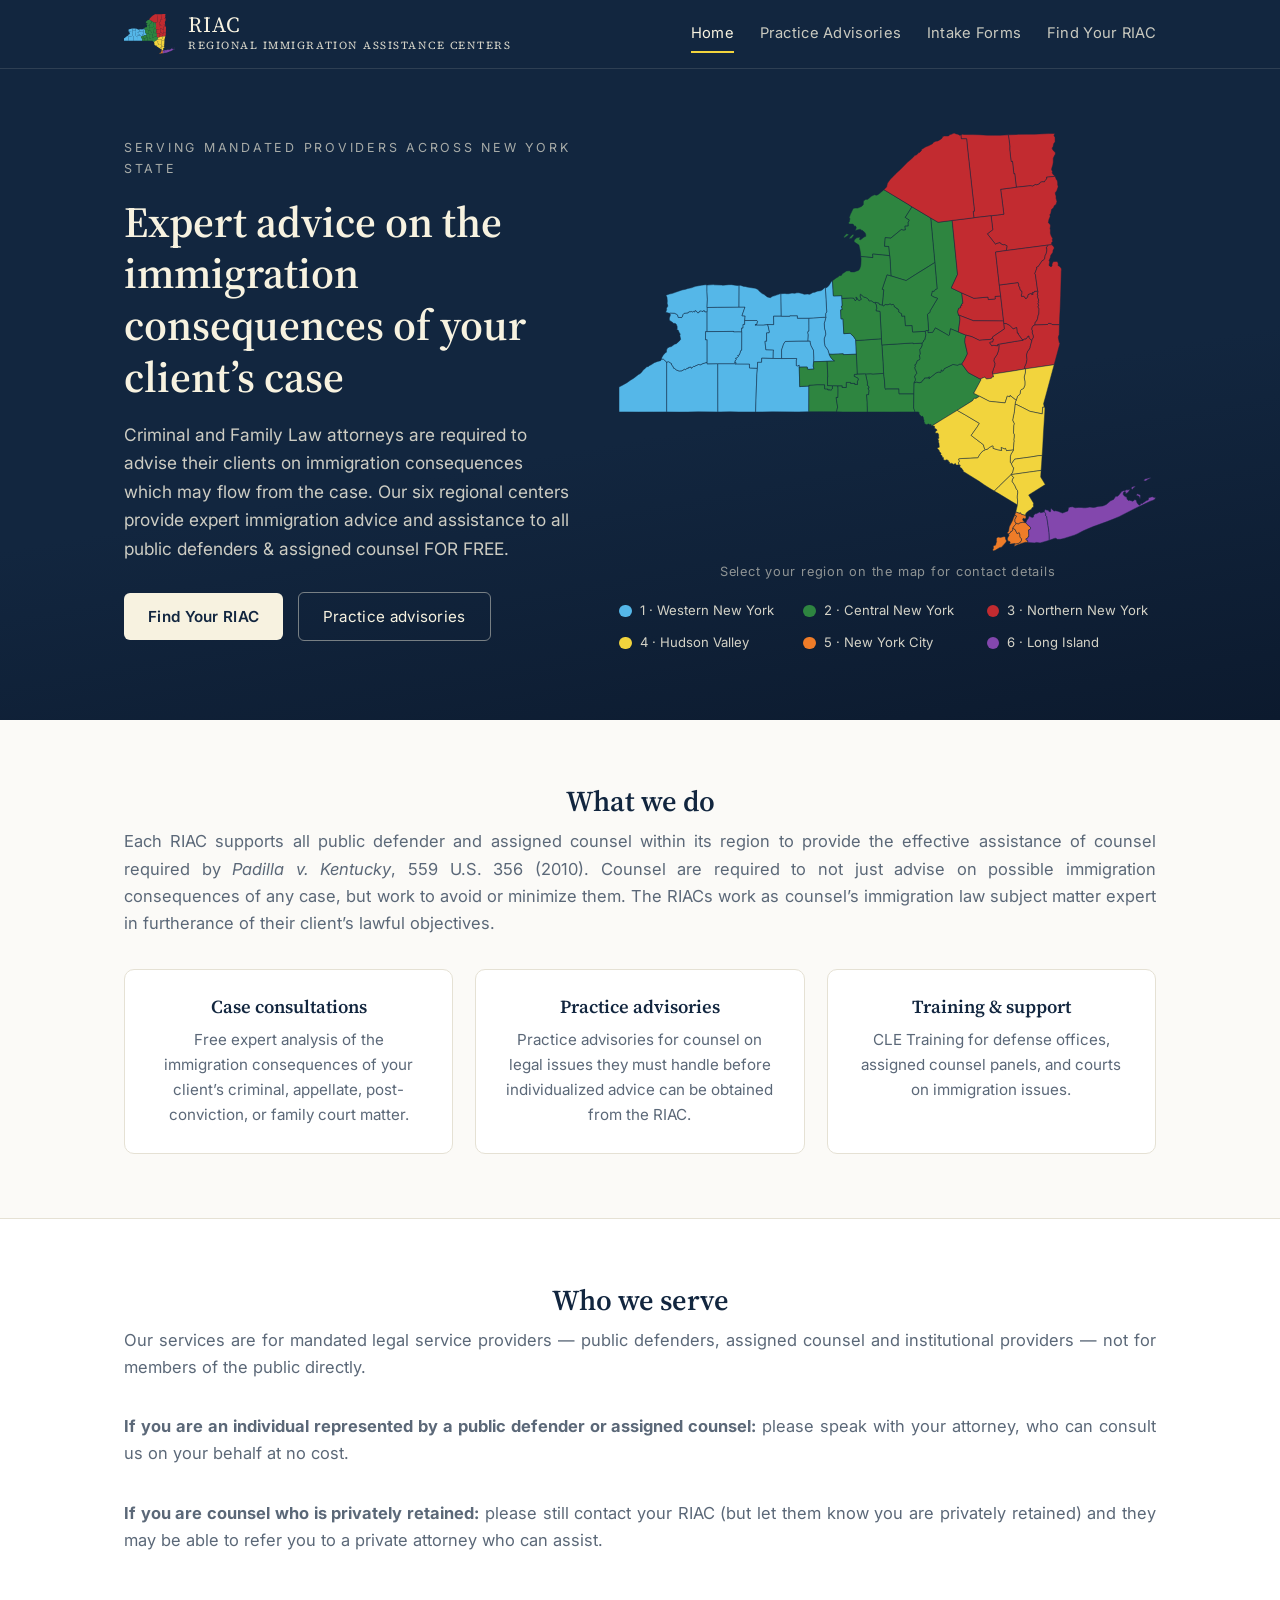
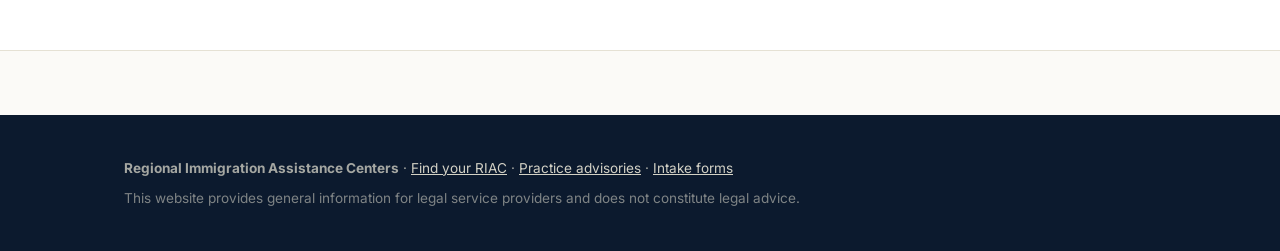
==== index.html @ 3e3075fe "Home page: rework "Who we serve" copy; justify "What we do" intro; center cards Co-Authored-By: Clau" ====
<!DOCTYPE html>
<html lang="en">
<head>
  <meta charset="UTF-8">
  <meta name="viewport" content="width=device-width, initial-scale=1.0">
  <title>RIAC — Regional Immigration Assistance Centers of New York</title>
  <meta name="description" content="Free expert legal advice on the immigration consequences of criminal and family court cases, for public defenders, assigned counsel, and all mandated providers in New York State.">
  <link rel="icon" href="images/favicon.svg" type="image/svg+xml">
  <link rel="preconnect" href="https://fonts.googleapis.com">
  <link rel="preconnect" href="https://fonts.gstatic.com" crossorigin>
  <link href="https://fonts.googleapis.com/css2?family=Inter:wght@400;600&family=Source+Serif+4:opsz,wght@8..60,400;8..60,600&display=swap" rel="stylesheet">
  <link rel="stylesheet" href="css/style.css">
</head>
<body>

<header class="site-header">
  <div class="wrap">
    <a class="brand" href="index.html">
      <img src="images/riac-mark.svg" alt="" aria-hidden="true">
      <span class="brand-text">
        <span class="brand-acronym">RIAC</span>
        <span class="brand-full">Regional Immigration Assistance Centers</span>
      </span>
    </a>
    <nav class="site-nav" aria-label="Main">
      <a href="index.html" aria-current="page">Home</a>
      <a href="advisories.html">Practice Advisories</a>
      <a href="intake.html">Intake Forms</a>
      <a href="contact.html">Find Your RIAC</a>
    </nav>
  </div>
</header>

<section class="hero">
  <div class="wrap">
    <div>
      <p class="eyebrow">Serving mandated providers across New York State</p>
      <h1>Expert advice on the immigration consequences of your client&rsquo;s case</h1>
      <p class="lede">Criminal and Family Law attorneys are required to advise their clients on immigration consequences which may flow from the case. Our six regional centers provide expert immigration advice and assistance to all public defenders &amp; assigned counsel FOR FREE.</p>
      <p>
        <a class="btn btn-solid" href="contact.html">Find Your RIAC</a>
        <a class="btn btn-ghost" href="advisories.html">Practice advisories</a>
      </p>
    </div>
    <div class="map-panel">
      <svg class="riac-map" viewBox="0 0 900 701" xmlns="http://www.w3.org/2000/svg" role="img" aria-labelledby="mapTitle">
<title id="mapTitle">Map of New York State: the six RIAC regions. Select a region for contact details.</title>
<a href="contact.html#region-1" class="map-region" aria-label="Region 1: Western New York">
<g fill="#55b7e8">
<path d="M165.4,386.8L195.8,386.8L196.2,386.7L195.6,387.2L218.7,387.3L218.8,394.0L232.1,394.5L231.2,405.0L230.0,437.8L229.1,467.8L200.9,467.8L186.4,467.5L169.7,467.7L165.5,467.7L165.4,386.8Z"><title>Allegany County — Region 1: Western New York</title></path>
<path d="M79.8,384.2L83.0,383.4L88.1,386.7L88.3,389.2L90.5,391.0L91.6,394.3L93.5,395.0L95.9,397.2L100.7,399.1L105.4,398.8L110.1,395.9L111.7,397.0L113.7,394.6L116.4,394.3L116.6,393.1L120.8,392.3L121.4,394.4L125.2,391.2L127.1,391.5L127.9,390.4L130.8,389.6L132.5,388.1L136.5,388.7L140.5,386.7L147.8,384.4L147.7,387.1L165.4,386.8L165.5,467.7L132.7,467.6L115.2,467.9L101.0,468.0L79.8,467.7L79.8,384.2Z"><title>Cattaraugus County — Region 1: Western New York</title></path>
<path d="M347.0,308.8L346.5,307.4L346.5,302.8L348.3,300.1L346.0,259.3L348.8,259.1L352.0,255.7L356.5,248.5L358.0,247.6L359.4,272.9L359.9,273.2L373.5,272.8L373.7,277.3L374.4,289.9L372.9,290.5L374.5,295.9L371.6,296.6L372.3,311.8L375.6,311.6L377.0,336.5L387.6,335.9L393.5,341.5L396.9,346.6L397.0,348.0L398.0,370.9L376.1,371.7L376.0,370.3L358.3,371.1L352.4,370.9L350.2,363.7L345.3,357.1L344.3,350.7L344.0,345.2L346.6,337.5L346.2,332.8L344.8,328.9L344.1,319.6L347.0,308.8Z"><title>Cayuga County — Region 1: Western New York</title></path>
<path d="M71.2,379.3L74.5,379.2L79.8,384.2L79.8,467.7L58.3,467.8L33.0,467.9L10.4,467.7L0.1,467.8L0.0,464.6L0.0,425.8L5.0,423.4L13.3,418.7L19.1,414.6L24.6,411.2L32.7,404.9L35.1,403.8L37.9,401.2L40.6,397.3L43.3,395.3L46.7,391.8L49.0,391.8L50.6,390.1L54.5,388.3L59.1,385.1L64.7,383.0L69.8,381.7L71.2,379.3Z"><title>Chautauqua County — Region 1: Western New York</title></path>
<path d="M84.5,302.3L85.6,301.8L93.0,302.2L96.8,304.1L98.6,305.7L99.2,309.1L105.0,309.5L106.6,307.0L107.0,304.6L109.3,302.3L115.9,301.6L117.7,299.2L118.7,300.0L121.2,299.2L122.9,300.1L124.9,299.2L126.8,300.0L127.5,297.5L130.1,299.0L131.8,301.4L133.9,301.2L135.0,298.8L137.9,298.1L139.1,299.3L141.3,298.8L142.5,297.3L143.9,299.8L146.8,299.9L147.7,298.8L147.7,333.1L145.2,333.1L145.0,346.6L147.8,346.6L147.8,384.4L140.5,386.7L136.5,388.7L132.5,388.1L130.8,389.6L127.9,390.4L127.1,391.5L125.2,391.2L121.4,394.4L120.8,392.3L116.6,393.1L116.4,394.3L113.7,394.6L111.7,397.0L110.1,395.9L105.4,398.8L100.7,399.1L95.9,397.2L93.5,395.0L91.6,394.3L90.5,391.0L88.3,389.2L88.1,386.7L83.0,383.4L79.8,384.2L74.5,379.2L71.2,379.3L72.0,376.1L74.1,372.5L77.8,368.4L79.5,367.6L79.7,364.0L81.2,360.7L84.6,358.8L87.8,358.2L93.1,354.1L96.1,353.3L101.7,348.2L103.4,346.0L102.0,339.4L102.7,337.1L101.3,335.3L99.1,330.4L96.7,330.1L97.5,328.1L97.5,324.4L96.0,320.8L94.4,319.4L91.1,319.1L89.6,317.4L85.4,314.8L84.5,313.4L84.4,310.3L86.2,305.2L85.5,302.6L84.5,302.3Z"><title>Erie County — Region 1: Western New York</title></path>
<path d="M147.6,292.6L165.2,292.2L200.9,291.9L211.3,291.8L206.2,306.4L211.5,306.8L210.8,314.4L210.7,321.1L208.1,321.0L208.0,327.2L205.6,327.1L205.7,333.8L201.1,333.5L192.1,333.7L192.1,332.7L147.7,333.1L147.7,298.8L147.6,292.6Z"><title>Genesee County — Region 1: Western New York</title></path>
<path d="M205.7,333.8L205.6,327.1L208.0,327.2L208.1,321.0L210.7,321.1L210.8,314.4L231.2,314.4L232.4,315.8L231.1,321.0L228.0,321.8L241.9,321.9L248.4,321.2L249.8,322.4L252.2,333.3L251.6,335.2L247.5,335.2L247.5,349.3L244.8,349.3L246.3,363.4L259.0,363.7L258.7,367.4L258.5,378.1L239.3,377.6L239.1,384.6L232.4,384.6L232.1,394.5L218.8,394.0L218.7,387.3L195.6,387.2L196.2,386.7L195.7,384.6L193.7,385.0L195.1,381.1L196.8,379.5L195.1,377.8L198.0,376.9L199.9,374.7L198.8,373.1L201.7,372.3L204.1,364.8L205.6,364.1L205.7,333.8Z"><title>Livingston County — Region 1: Western New York</title></path>
<path d="M201.1,255.9L203.3,255.3L209.4,257.2L211.4,257.2L214.8,258.3L225.0,259.9L228.3,260.2L233.1,262.4L234.6,264.7L240.0,269.2L242.9,270.5L248.7,274.8L253.6,276.2L257.4,273.7L260.2,273.1L269.9,269.7L271.6,269.5L271.7,282.1L272.1,307.2L259.2,307.2L259.5,321.4L248.4,321.2L241.9,321.9L228.0,321.8L231.1,321.0L232.4,315.8L231.2,314.4L210.8,314.4L211.5,306.8L206.2,306.4L211.3,291.8L200.9,291.9L201.1,255.9Z"><title>Monroe County — Region 1: Western New York</title></path>
<path d="M147.6,255.0L147.5,265.6L148.2,279.0L147.6,292.6L147.7,298.8L146.8,299.9L143.9,299.8L142.5,297.3L141.3,298.8L139.1,299.3L137.9,298.1L135.0,298.8L133.9,301.2L131.8,301.4L130.1,299.0L127.5,297.5L126.8,300.0L124.9,299.2L122.9,300.1L121.2,299.2L118.7,300.0L117.7,299.2L115.9,301.6L109.3,302.3L107.0,304.6L106.6,307.0L105.0,309.5L99.2,309.1L98.6,305.7L96.8,304.1L93.0,302.2L85.6,301.8L84.5,302.3L78.3,300.5L79.9,296.2L79.6,293.9L81.9,290.3L80.7,285.6L81.0,281.9L80.4,275.6L78.7,271.9L84.5,270.1L89.9,268.9L94.6,267.1L105.6,263.3L112.0,261.8L115.5,260.7L121.2,259.6L128.4,257.1L138.3,255.2L144.9,254.4L147.6,255.0Z"><title>Niagara County — Region 1: Western New York</title></path>
<path d="M248.4,321.2L259.5,321.4L259.2,307.2L272.1,307.2L286.3,307.2L286.5,306.4L299.1,306.4L299.2,310.6L318.5,310.5L318.6,332.2L316.9,332.8L316.6,334.7L317.4,338.3L316.9,347.7L317.7,349.1L300.4,349.2L278.8,349.6L276.0,354.0L272.6,364.0L272.7,378.2L258.5,378.1L258.7,367.4L259.0,363.7L246.3,363.4L244.8,349.3L247.5,349.3L247.5,335.2L251.6,335.2L252.2,333.3L249.8,322.4L248.4,321.2Z"><title>Ontario County — Region 1: Western New York</title></path>
<path d="M147.6,255.0L158.4,254.2L159.7,254.6L172.0,255.0L174.0,255.3L184.1,254.3L188.7,254.3L197.9,255.7L201.1,255.9L200.9,291.9L165.2,292.2L147.6,292.6L148.2,279.0L147.5,265.6L147.6,255.0Z"><title>Orleans County — Region 1: Western New York</title></path>
<path d="M318.5,310.5L347.0,308.8L344.1,319.6L344.8,328.9L346.2,332.8L346.6,337.5L344.0,345.2L344.3,350.7L345.3,357.1L350.2,363.7L352.4,370.9L354.8,375.8L357.9,379.7L361.6,382.3L349.0,382.8L326.3,383.6L326.5,377.9L326.1,364.7L321.8,356.6L320.5,351.3L320.4,349.1L317.7,349.1L316.9,347.7L317.4,338.3L316.6,334.7L316.9,332.8L318.6,332.2L318.5,310.5Z"><title>Seneca County — Region 1: Western New York</title></path>
<path d="M232.1,394.5L232.4,384.6L239.1,384.6L239.3,377.6L258.5,378.1L272.7,378.2L298.1,378.1L297.4,381.7L297.4,390.1L299.9,390.5L302.2,389.2L302.2,392.6L303.1,425.4L305.9,424.9L318.4,424.4L318.3,467.4L300.2,467.7L256.9,467.6L229.1,467.8L230.0,437.8L231.2,405.0L232.1,394.5Z"><title>Steuben County — Region 1: Western New York</title></path>
<path d="M271.6,269.5L278.6,269.0L279.8,269.4L284.3,269.5L290.1,268.5L294.7,268.9L298.1,268.0L301.7,267.9L306.8,269.0L310.6,270.5L315.7,270.0L319.9,270.6L325.3,267.3L328.4,267.1L332.4,265.2L337.8,264.5L340.7,263.2L345.0,259.3L346.0,259.3L348.3,300.1L346.5,302.8L346.5,307.4L347.0,308.8L318.5,310.5L299.2,310.6L299.1,306.4L286.5,306.4L286.3,307.2L272.1,307.2L271.7,282.1L271.6,269.5Z"><title>Wayne County — Region 1: Western New York</title></path>
<path d="M147.7,333.1L192.1,332.7L192.1,333.7L201.1,333.5L205.7,333.8L205.6,364.1L204.1,364.8L201.7,372.3L198.8,373.1L199.9,374.7L198.0,376.9L195.1,377.8L196.8,379.5L195.1,381.1L193.7,385.0L195.7,384.6L196.2,386.7L195.8,386.8L165.4,386.8L147.7,387.1L147.8,384.4L147.8,346.6L145.0,346.6L145.2,333.1L147.7,333.1Z"><title>Wyoming County — Region 1: Western New York</title></path>
<path d="M317.7,349.1L320.4,349.1L320.5,351.3L321.8,356.6L326.1,364.7L326.5,377.9L326.3,383.6L325.7,391.0L327.0,395.8L318.5,396.4L315.8,395.8L315.6,392.4L302.2,392.6L302.2,389.2L299.9,390.5L297.4,390.1L297.4,381.7L298.1,378.1L272.7,378.2L272.6,364.0L276.0,354.0L278.8,349.6L300.4,349.2L317.7,349.1Z"><title>Yates County — Region 1: Western New York</title></path>
</g></a>
<a href="contact.html#region-2" class="map-region" aria-label="Region 2: Central New York">
<g fill="#2e8540">
<path d="M413.4,404.0L421.7,403.7L425.9,404.1L443.7,403.1L445.1,414.0L446.0,427.3L446.9,429.7L448.8,429.0L469.4,429.0L469.6,437.3L494.5,437.3L494.1,461.1L496.3,467.7L472.6,467.7L457.6,467.9L443.0,467.8L416.2,467.8L416.3,462.7L415.9,456.0L415.9,451.9L415.0,438.8L418.4,438.6L419.0,431.9L417.3,427.7L419.1,427.6L418.3,424.4L416.1,423.0L416.7,419.5L413.4,404.0Z"><title>Broome County — Region 2: Central New York</title></path>
<path d="M318.3,467.4L318.4,424.4L318.4,423.0L332.3,422.0L344.7,422.1L344.9,429.1L350.2,429.1L350.2,430.7L354.5,430.7L355.2,431.4L357.7,429.0L357.8,423.7L367.0,423.9L367.3,428.8L367.2,443.5L364.2,443.4L364.6,447.2L366.6,459.6L364.8,467.6L342.9,467.3L318.3,467.4Z"><title>Chemung County — Region 2: Central New York</title></path>
<path d="M440.8,355.4L493.3,352.0L493.4,353.2L508.4,352.2L508.4,356.2L506.4,360.6L504.5,363.1L505.3,371.0L503.7,372.5L504.9,378.0L503.7,380.4L500.3,381.9L497.8,388.3L496.2,388.7L497.1,392.1L496.1,393.3L496.7,396.1L498.1,398.6L499.5,403.1L497.4,405.4L495.8,408.6L497.2,412.8L496.8,415.5L494.8,418.9L494.5,437.3L469.6,437.3L469.4,429.0L448.8,429.0L446.9,429.7L446.0,427.3L445.1,414.0L443.7,403.1L442.6,383.4L440.8,355.4Z"><title>Chenango County — Region 2: Central New York</title></path>
<path d="M397.0,348.0L406.0,347.5L440.1,345.0L440.8,355.4L442.6,383.4L443.7,403.1L425.9,404.1L421.7,403.7L413.4,404.0L399.4,404.4L398.0,370.9L397.0,348.0Z"><title>Cortland County — Region 2: Central New York</title></path>
<path d="M494.5,437.3L494.8,418.9L499.1,417.6L503.2,418.8L507.1,417.8L508.8,415.0L511.5,413.1L512.3,410.7L517.3,410.6L520.4,408.7L519.7,412.0L531.5,402.4L535.4,400.8L539.9,401.1L540.1,397.2L543.0,399.3L545.7,395.0L559.9,388.1L568.0,389.3L571.2,387.6L574.9,387.3L585.5,401.8L605.5,412.5L607.2,413.5L594.8,436.4L604.5,441.4L598.6,445.1L595.5,444.9L592.9,448.8L567.1,465.1L542.4,480.2L525.4,490.7L523.7,490.9L523.0,488.2L521.2,489.2L519.6,487.9L517.6,488.1L516.6,489.7L514.4,488.2L512.1,487.6L512.4,485.6L511.2,485.1L511.6,482.0L510.6,479.7L510.3,477.1L508.7,474.6L506.8,475.5L504.6,472.5L503.1,471.6L503.3,468.7L501.2,467.7L496.3,467.7L494.1,461.1L494.5,437.3Z"><title>Delaware County — Region 2: Central New York</title></path>
<path d="M529.6,217.2L522.7,142.5L535.0,149.7L558.7,146.6L567.7,237.1L557.2,259.9L574.8,268.2L576.7,285.5L574.2,287.0L575.2,289.4L572.4,290.2L573.0,293.1L569.6,294.0L567.9,299.6L569.4,305.2L571.3,307.8L571.7,313.1L569.0,333.7L555.9,328.3L554.1,338.6L552.7,339.7L547.3,336.4L530.6,326.8L526.2,334.3L518.1,334.8L518.0,331.2L519.2,331.0L517.2,304.4L518.5,302.5L521.3,300.9L521.7,297.9L523.8,294.7L534.2,277.3L528.1,275.2L523.6,272.5L525.3,265.2L528.5,265.3L530.7,262.1L533.4,261.3L529.6,217.2Z"><title>Herkimer County — Region 2: Central New York</title></path>
<path d="M444.2,95.0L484.1,119.2L491.3,123.8L480.0,141.5L486.9,146.0L484.9,149.6L485.0,156.0L479.5,156.2L480.3,162.5L476.4,162.9L473.4,161.9L455.8,176.3L446.4,175.5L445.3,189.8L452.5,190.3L453.9,205.7L425.4,202.9L425.8,209.0L405.4,207.1L404.9,201.1L404.0,195.7L402.2,187.9L394.2,182.5L394.5,179.7L395.7,178.0L398.6,175.8L404.5,174.5L403.2,178.5L405.2,178.8L410.8,174.5L413.8,173.3L413.7,170.4L412.7,167.6L409.0,163.9L405.5,162.5L404.6,161.3L396.0,163.3L397.7,159.5L397.6,157.3L396.2,156.1L394.5,156.2L393.2,153.6L391.7,152.7L385.5,152.6L384.8,150.2L386.1,149.4L387.2,143.9L386.1,141.9L387.8,136.8L392.7,126.6L395.6,125.9L400.3,125.9L406.5,123.2L409.6,120.3L409.8,114.0L413.4,111.5L417.2,111.1L423.1,106.1L428.2,103.6L431.7,104.3L434.0,103.4L438.2,100.4L444.2,95.0ZM385.7,176.9L388.8,172.9L391.9,170.2L394.0,170.3L393.3,172.2L390.2,176.3L387.2,177.3L385.7,176.9ZM376.6,174.5L381.4,169.0L385.2,169.7L384.0,171.7L378.0,175.7L376.6,174.5Z"><title>Jefferson County — Region 2: Central New York</title></path>
<path d="M491.3,123.8L512.4,136.4L522.7,142.5L529.6,217.2L516.5,225.4L497.4,237.2L481.4,247.5L456.0,239.6L454.8,215.6L453.9,205.7L452.5,190.3L445.3,189.8L446.4,175.5L455.8,176.3L473.4,161.9L476.4,162.9L480.3,162.5L479.5,156.2L485.0,156.0L484.9,149.6L486.9,146.0L480.0,141.5L491.3,123.8Z"><title>Lewis County — Region 2: Central New York</title></path>
<path d="M441.4,288.4L443.3,289.8L446.5,287.7L451.3,287.9L454.6,286.2L456.4,287.9L459.7,287.3L461.6,289.1L461.6,291.2L464.9,292.9L465.9,294.7L467.8,294.9L469.3,297.7L469.1,300.0L473.9,303.0L474.2,307.1L479.2,306.7L480.3,323.1L491.5,322.9L492.3,333.7L513.9,332.5L514.0,336.6L514.8,338.2L513.3,344.2L513.5,345.9L511.0,347.8L510.2,350.6L508.4,352.2L493.4,353.2L493.3,352.0L440.8,355.4L440.1,345.0L437.6,299.2L431.1,298.4L431.0,296.6L432.2,294.0L431.5,288.6L429.0,284.1L429.4,283.9L435.9,285.1L436.8,287.5L441.4,288.4Z"><title>Madison County — Region 2: Central New York</title></path>
<path d="M456.0,239.6L481.4,247.5L497.4,237.2L516.5,225.4L529.6,217.2L533.4,261.3L530.7,262.1L528.5,265.3L525.3,265.2L523.6,272.5L528.1,275.2L534.2,277.3L523.8,294.7L521.7,297.9L521.3,300.9L518.5,302.5L517.2,304.4L519.2,331.0L518.0,331.2L514.5,331.5L513.9,332.5L492.3,333.7L491.5,322.9L480.3,323.1L479.2,306.7L474.2,307.1L473.9,303.0L469.1,300.0L469.3,297.7L467.8,294.9L465.9,294.7L464.9,292.9L461.6,291.2L461.6,289.1L459.7,287.3L456.4,287.9L454.6,286.2L451.3,287.9L446.5,287.7L443.3,289.8L441.4,288.4L443.9,263.0L441.2,262.1L449.4,237.6L456.0,239.6Z"><title>Oneida County — Region 2: Central New York</title></path>
<path d="M373.7,277.3L389.0,276.5L393.4,276.8L396.3,281.4L398.4,278.7L396.9,275.5L398.8,275.7L400.4,279.3L402.7,280.8L406.2,278.9L404.3,274.7L404.3,270.9L405.2,270.4L410.3,274.8L415.3,276.5L418.6,279.4L419.3,281.6L423.0,281.2L427.7,284.7L429.0,284.1L431.5,288.6L432.2,294.0L431.0,296.6L431.1,298.4L437.6,299.2L440.1,345.0L406.0,347.5L397.0,348.0L396.9,346.6L393.5,341.5L387.6,335.9L377.0,336.5L375.6,311.6L372.3,311.8L371.6,296.6L374.5,295.9L372.9,290.5L374.4,289.9L373.7,277.3Z"><title>Onondaga County — Region 2: Central New York</title></path>
<path d="M405.4,207.1L425.8,209.0L425.4,202.9L453.9,205.7L454.8,215.6L456.0,239.6L449.4,237.6L441.2,262.1L443.9,263.0L441.4,288.4L436.8,287.5L435.9,285.1L429.4,283.9L429.0,284.1L427.7,284.7L423.0,281.2L419.3,281.6L418.6,279.4L415.3,276.5L410.3,274.8L405.2,270.4L404.3,270.9L404.3,274.7L406.2,278.9L402.7,280.8L400.4,279.3L398.8,275.7L396.9,275.5L398.4,278.7L396.3,281.4L393.4,276.8L389.0,276.5L373.7,277.3L373.5,272.8L359.9,273.2L359.4,272.9L358.0,247.6L364.2,243.0L367.7,241.2L369.5,239.5L372.8,238.8L374.5,236.1L381.5,231.4L386.3,231.0L388.9,232.9L394.4,233.0L398.7,231.2L401.4,230.5L403.5,228.0L405.1,223.4L405.6,219.5L405.9,211.8L405.4,207.1Z"><title>Oswego County — Region 2: Central New York</title></path>
<path d="M508.4,352.2L510.2,350.6L511.0,347.8L513.5,345.9L513.3,344.2L514.8,338.2L514.0,336.6L513.9,332.5L514.5,331.5L518.0,331.2L518.1,334.8L526.2,334.3L530.6,326.8L547.3,336.4L552.7,339.7L554.1,338.6L555.9,328.3L569.0,333.7L582.1,339.0L580.2,344.8L580.0,351.2L583.7,367.2L584.2,370.4L579.4,380.1L574.9,387.3L571.2,387.6L568.0,389.3L559.9,388.1L545.7,395.0L543.0,399.3L540.1,397.2L539.9,401.1L535.4,400.8L531.5,402.4L519.7,412.0L520.4,408.7L517.3,410.6L512.3,410.7L511.5,413.1L508.8,415.0L507.1,417.8L503.2,418.8L499.1,417.6L494.8,418.9L496.8,415.5L497.2,412.8L495.8,408.6L497.4,405.4L499.5,403.1L498.1,398.6L496.7,396.1L496.1,393.3L497.1,392.1L496.2,388.7L497.8,388.3L500.3,381.9L503.7,380.4L504.9,378.0L503.7,372.5L505.3,371.0L504.5,363.1L506.4,360.6L508.4,356.2L508.4,352.2Z"><title>Otsego County — Region 2: Central New York</title></path>
<path d="M302.2,392.6L315.6,392.4L315.8,395.8L318.5,396.4L327.0,395.8L325.7,391.0L326.3,383.6L349.0,382.8L350.2,409.4L349.7,409.7L349.6,423.5L357.8,423.7L357.7,429.0L355.2,431.4L354.5,430.7L350.2,430.7L350.2,429.1L344.9,429.1L344.7,422.1L332.3,422.0L318.4,423.0L318.4,424.4L305.9,424.9L303.1,425.4L302.2,392.6Z"><title>Schuyler County — Region 2: Central New York</title></path>
<path d="M367.0,423.9L374.3,424.0L374.3,426.7L380.9,426.8L381.0,418.2L388.3,418.2L388.4,419.8L395.5,419.8L395.5,421.6L399.8,421.6L399.6,417.2L401.2,413.1L400.7,411.2L394.2,407.9L394.7,404.8L399.4,404.4L413.4,404.0L416.7,419.5L416.1,423.0L418.3,424.4L419.1,427.6L417.3,427.7L419.0,431.9L418.4,438.6L415.0,438.8L415.9,451.9L415.9,456.0L416.3,462.7L416.2,467.8L389.1,467.8L375.7,467.8L364.8,467.6L366.6,459.6L364.6,447.2L364.2,443.4L367.2,443.5L367.3,428.8L367.0,423.9Z"><title>Tioga County — Region 2: Central New York</title></path>
<path d="M349.0,382.8L361.6,382.3L357.9,379.7L354.8,375.8L352.4,370.9L358.3,371.1L376.0,370.3L376.1,371.7L398.0,370.9L399.4,404.4L394.7,404.8L394.2,407.9L400.7,411.2L401.2,413.1L399.6,417.2L399.8,421.6L395.5,421.6L395.5,419.8L388.4,419.8L388.3,418.2L381.0,418.2L380.9,426.8L374.3,426.7L374.3,424.0L367.0,423.9L357.8,423.7L349.6,423.5L349.7,409.7L350.2,409.4L349.0,382.8Z"><title>Tompkins County — Region 2: Central New York</title></path>
</g></a>
<a href="contact.html#region-3" class="map-region" aria-label="Region 3: Northern New York">
<g fill="#c22b30">
<path d="M635.4,354.4L663.5,349.6L677.4,347.5L677.7,346.8L681.0,344.8L682.3,345.7L685.9,340.5L687.5,340.3L687.8,343.4L691.2,347.4L692.7,346.1L691.8,350.2L689.7,357.5L689.4,360.0L687.3,363.7L685.3,366.1L683.3,372.4L684.2,379.7L682.8,386.8L680.4,392.1L680.6,395.6L663.5,398.6L627.0,404.3L625.8,402.5L628.1,394.7L629.9,390.9L630.3,386.0L628.4,382.2L629.3,378.3L633.9,371.6L636.6,364.1L637.2,356.4L635.4,354.4Z"><title>Albany County — Region 3: Northern New York</title></path>
<path d="M652.8,3.1L670.2,2.3L682.9,2.0L697.0,1.9L720.0,1.0L730.7,0.8L729.4,4.4L731.2,7.7L731.3,14.2L731.0,15.7L729.2,17.3L727.8,23.1L726.6,24.6L726.4,26.5L728.2,29.4L731.6,32.8L731.9,35.2L730.3,37.7L728.2,42.5L728.2,48.9L727.4,53.8L725.8,58.8L725.4,61.8L726.9,64.5L726.3,66.1L727.2,68.3L729.2,71.0L731.2,72.7L717.0,74.1L717.4,76.9L714.2,80.0L713.3,82.1L709.8,81.8L706.6,82.7L704.8,85.4L699.7,87.1L698.2,86.4L693.6,89.1L690.0,88.4L666.2,90.9L663.6,68.2L662.1,68.4L659.8,47.6L657.5,47.8L655.2,27.7L655.3,22.3L654.9,17.4L652.8,3.1Z"><title>Clinton County — Region 3: Northern New York</title></path>
<path d="M623.9,138.8L645.3,136.2L642.0,109.8L639.9,94.4L666.2,90.9L690.0,88.4L693.6,89.1L698.2,86.4L699.7,87.1L704.8,85.4L706.6,82.7L709.8,81.8L713.3,82.1L714.2,80.0L717.4,76.9L717.0,74.1L731.2,72.7L733.3,77.9L734.9,79.9L735.6,83.6L735.6,87.0L736.4,89.2L736.1,91.1L733.9,97.3L731.8,99.8L731.7,102.2L732.9,105.7L732.9,109.4L734.4,115.0L732.9,119.7L730.0,121.8L728.6,125.2L725.3,128.2L724.0,134.9L722.5,136.9L723.0,140.0L720.9,145.2L720.0,150.5L723.0,153.3L723.6,155.7L722.8,160.6L723.5,162.6L723.3,167.9L724.7,172.5L727.2,177.0L726.4,179.3L727.4,181.5L725.6,183.5L725.1,185.1L726.6,187.2L719.9,187.9L649.5,197.1L650.6,189.1L646.2,187.1L644.4,187.7L640.2,185.8L639.0,183.9L632.9,185.4L631.6,186.8L617.6,169.1L626.8,162.2L623.9,138.8Z"><title>Essex County — Region 3: Northern New York</title></path>
<path d="M652.8,3.1L654.9,17.4L655.3,22.3L655.2,27.7L657.5,47.8L659.8,47.6L662.1,68.4L663.6,68.2L666.2,90.9L639.9,94.4L642.0,109.8L645.3,136.2L623.9,138.8L595.0,142.1L594.0,131.2L596.1,131.0L585.0,31.1L582.9,9.8L573.9,9.7L573.3,3.3L576.0,1.9L578.1,2.5L593.4,2.7L603.9,2.9L617.8,3.7L639.2,3.8L652.8,3.1Z"><title>Franklin County — Region 3: Northern New York</title></path>
<path d="M574.8,268.2L595.1,277.2L618.8,275.1L619.3,279.3L630.8,278.2L630.4,274.1L640.0,273.2L644.9,315.2L594.2,314.8L569.4,305.2L567.9,299.6L569.6,294.0L573.0,293.1L572.4,290.2L575.2,289.4L574.2,287.0L576.7,285.5L574.8,268.2Z"><title>Fulton County — Region 3: Northern New York</title></path>
<path d="M558.7,146.6L582.1,143.8L595.0,142.1L623.9,138.8L626.8,162.2L617.6,169.1L631.6,186.8L632.9,185.4L639.0,183.9L640.2,185.8L644.4,187.7L646.2,187.1L650.6,189.1L649.5,197.1L631.5,199.6L637.7,254.9L640.0,273.2L630.4,274.1L630.8,278.2L619.3,279.3L618.8,275.1L595.1,277.2L574.8,268.2L557.2,259.9L567.7,237.1L558.7,146.6Z"><title>Hamilton County — Region 3: Northern New York</title></path>
<path d="M569.0,333.7L571.7,313.1L571.3,307.8L569.4,305.2L594.2,314.8L644.9,315.2L645.4,319.4L646.3,328.5L626.8,341.7L626.0,344.1L623.0,346.1L609.1,347.2L604.2,347.7L591.9,341.6L582.1,339.0L569.0,333.7Z"><title>Montgomery County — Region 3: Northern New York</title></path>
<path d="M692.7,346.1L694.5,343.1L694.7,340.6L692.8,334.5L693.2,331.9L691.9,329.2L692.5,326.1L694.6,323.0L697.4,321.6L718.5,321.1L720.5,319.0L725.2,319.9L726.5,321.2L738.6,321.3L738.1,338.4L737.1,340.4L736.7,343.3L738.3,351.9L739.6,351.9L729.7,388.5L688.1,394.6L680.6,395.6L680.4,392.1L682.8,386.8L684.2,379.7L683.3,372.4L685.3,366.1L687.3,363.7L689.4,360.0L689.7,357.5L691.8,350.2L692.7,346.1Z"><title>Rensselaer County — Region 3: Northern New York</title></path>
<path d="M637.7,254.9L669.2,250.8L670.6,254.8L670.1,255.9L672.6,260.2L672.0,261.3L674.5,265.0L675.8,265.2L675.7,269.7L674.7,271.3L674.9,273.9L678.3,273.7L679.9,274.7L682.2,278.1L685.1,274.9L685.8,271.1L689.5,269.3L691.8,269.0L692.3,271.1L694.5,270.2L692.9,268.3L693.4,267.1L695.7,267.7L696.6,265.4L702.1,265.1L702.8,265.9L701.4,270.9L702.7,271.7L701.8,274.6L703.8,280.2L703.1,282.6L703.7,284.1L702.6,286.1L703.7,288.8L702.5,291.7L704.1,294.1L704.3,295.9L704.0,303.9L703.1,304.8L701.8,311.4L700.3,315.4L697.9,317.2L697.4,321.6L694.6,323.0L692.5,326.1L691.9,329.2L693.2,331.9L692.8,334.5L694.7,340.6L694.5,343.1L692.7,346.1L691.2,347.4L687.8,343.4L687.5,340.3L685.9,340.5L682.3,345.7L681.0,344.8L677.7,346.8L676.2,346.6L670.1,338.2L669.4,335.7L667.8,335.6L666.8,326.3L661.0,328.5L655.3,322.9L649.6,319.8L645.4,319.4L644.9,315.2L640.0,273.2L637.7,254.9Z"><title>Saratoga County — Region 3: Northern New York</title></path>
<path d="M626.0,344.1L626.8,341.7L646.3,328.5L645.4,319.4L649.6,319.8L655.3,322.9L661.0,328.5L666.8,326.3L667.8,335.6L669.4,335.7L670.1,338.2L676.2,346.6L677.7,346.8L677.4,347.5L663.5,349.6L635.4,354.4L635.0,357.1L628.6,356.1L624.9,356.8L621.2,351.7L623.3,350.3L626.5,350.2L627.7,345.9L626.0,344.1Z"><title>Schenectady County — Region 3: Northern New York</title></path>
<path d="M582.1,339.0L591.9,341.6L604.2,347.7L609.1,347.2L623.0,346.1L626.0,344.1L627.7,345.9L626.5,350.2L623.3,350.3L621.2,351.7L624.9,356.8L628.6,356.1L635.0,357.1L635.4,354.4L637.2,356.4L636.6,364.1L633.9,371.6L629.3,378.3L628.4,382.2L630.3,386.0L629.9,390.9L628.1,394.7L625.8,402.5L627.0,404.3L628.1,409.1L626.4,408.8L624.5,411.3L616.6,412.4L612.8,409.6L605.5,412.5L585.5,401.8L574.9,387.3L579.4,380.1L584.2,370.4L583.7,367.2L580.0,351.2L580.2,344.8L582.1,339.0Z"><title>Schoharie County — Region 3: Northern New York</title></path>
<path d="M573.3,3.3L573.9,9.7L582.9,9.8L585.0,31.1L596.1,131.0L594.0,131.2L595.0,142.1L582.1,143.8L558.7,146.6L535.0,149.7L522.7,142.5L512.4,136.4L491.3,123.8L484.1,119.2L444.2,95.0L448.7,90.5L450.1,84.4L454.9,77.5L459.3,73.3L462.8,69.5L466.7,65.7L471.7,61.4L484.5,48.2L487.7,45.8L493.8,40.2L495.0,38.3L499.7,36.1L502.7,32.6L504.1,32.5L507.2,29.4L507.1,27.8L514.6,23.1L519.0,21.4L525.8,17.9L526.9,16.1L531.1,13.8L534.6,13.3L539.0,10.7L541.5,8.9L542.9,6.0L545.2,5.0L552.6,5.0L554.9,2.5L557.1,2.3L561.8,0.0L565.7,1.7L568.4,1.9L571.2,3.9L573.3,3.3Z"><title>St. Lawrence County — Region 3: Northern New York</title></path>
<path d="M649.5,197.1L719.9,187.9L716.1,192.9L717.4,193.3L717.4,197.7L716.1,202.9L714.7,205.2L713.6,211.0L711.2,213.7L709.8,213.9L702.7,224.3L700.0,225.3L700.7,226.8L697.3,235.5L698.2,237.1L702.1,265.1L696.6,265.4L695.7,267.7L693.4,267.1L692.9,268.3L694.5,270.2L692.3,271.1L691.8,269.0L689.5,269.3L685.8,271.1L685.1,274.9L682.2,278.1L679.9,274.7L678.3,273.7L674.9,273.9L674.7,271.3L675.7,269.7L675.8,265.2L674.5,265.0L672.0,261.3L672.6,260.2L670.1,255.9L670.6,254.8L669.2,250.8L637.7,254.9L631.5,199.6L649.5,197.1Z"><title>Warren County — Region 3: Northern New York</title></path>
<path d="M719.9,187.9L726.6,187.2L726.9,188.7L729.1,190.7L729.9,192.9L727.7,197.2L727.6,200.1L724.0,205.1L723.3,208.8L721.1,214.2L722.2,215.9L721.0,222.0L724.5,224.5L726.2,222.7L726.1,220.0L727.0,217.6L729.0,215.6L733.6,215.3L735.4,215.7L736.5,219.1L736.4,222.9L737.4,222.7L740.3,225.0L741.5,226.7L742.2,229.6L741.7,231.0L740.6,272.4L739.6,297.6L739.1,307.0L738.6,321.3L726.5,321.2L725.2,319.9L720.5,319.0L718.5,321.1L697.4,321.6L697.9,317.2L700.3,315.4L701.8,311.4L703.1,304.8L704.0,303.9L704.3,295.9L704.1,294.1L702.5,291.7L703.7,288.8L702.6,286.1L703.7,284.1L703.1,282.6L703.8,280.2L701.8,274.6L702.7,271.7L701.4,270.9L702.8,265.9L702.1,265.1L698.2,237.1L697.3,235.5L700.7,226.8L700.0,225.3L702.7,224.3L709.8,213.9L711.2,213.7L713.6,211.0L714.7,205.2L716.1,202.9L717.4,197.7L717.4,193.3L716.1,192.9L719.9,187.9Z"><title>Washington County — Region 3: Northern New York</title></path>
</g></a>
<a href="contact.html#region-4" class="map-region" aria-label="Region 4: Hudson Valley">
<g fill="#f2d43d">
<path d="M666.1,447.9L668.2,441.6L672.4,437.9L673.3,431.9L674.7,430.1L678.4,428.3L680.6,422.9L680.7,417.2L679.4,409.4L681.5,400.9L681.4,396.0L680.6,395.6L688.1,394.6L729.7,388.5L726.1,401.6L715.6,440.6L711.9,454.2L713.2,459.9L710.4,459.8L709.8,471.0L688.9,466.7L676.6,460.3L666.4,455.2L664.0,455.4L664.9,450.5L666.1,447.9Z"><title>Columbia County — Region 4: Hudson Valley</title></path>
<path d="M661.3,531.2L662.0,518.9L662.5,516.6L662.0,514.2L662.7,509.0L662.7,505.5L661.5,503.2L661.8,490.7L662.7,487.3L660.0,481.5L663.1,466.6L664.0,455.4L666.4,455.2L676.6,460.3L688.9,466.7L709.8,471.0L710.4,459.8L713.2,459.9L714.3,459.9L714.0,467.6L711.6,505.0L710.5,526.5L709.5,540.9L703.8,541.0L690.9,543.2L663.5,546.9L658.1,554.6L656.0,552.1L656.3,542.1L657.3,538.5L661.1,532.4L661.3,531.2Z"><title>Dutchess County — Region 4: Hudson Valley</title></path>
<path d="M605.5,412.5L612.8,409.6L616.6,412.4L624.5,411.3L626.4,408.8L628.1,409.1L627.0,404.3L663.5,398.6L680.6,395.6L681.4,396.0L681.5,400.9L679.4,409.4L680.7,417.2L680.6,422.9L678.4,428.3L674.7,430.1L673.3,431.9L672.4,437.9L668.2,441.6L666.1,447.9L665.2,447.6L655.7,440.1L655.5,442.3L651.1,441.2L647.4,452.6L620.9,449.9L604.5,441.4L594.8,436.4L607.2,413.5L605.5,412.5Z"><title>Greene County — Region 4: Hudson Valley</title></path>
<path d="M614.2,531.0L617.2,530.5L621.3,527.2L625.9,524.5L627.5,525.1L627.3,528.8L634.6,531.0L641.6,532.3L640.6,527.2L644.7,528.5L645.7,529.8L648.2,528.7L649.8,532.6L661.3,531.2L661.1,532.4L657.3,538.5L656.3,542.1L656.0,552.1L658.1,554.6L660.6,560.6L661.9,561.4L660.4,568.6L658.1,572.3L637.5,592.3L629.3,600.5L621.6,595.9L612.8,590.2L603.9,584.1L586.8,573.4L576.8,567.2L577.3,565.7L575.3,563.9L574.7,562.2L572.2,560.9L571.6,558.8L572.3,557.1L570.0,556.7L569.1,552.9L570.5,550.7L569.3,546.6L570.3,546.1L595.6,544.7L601.8,544.5L604.2,539.9L609.5,533.5L614.2,531.0Z"><title>Orange County — Region 4: Hudson Valley</title></path>
<path d="M658.1,572.3L660.4,568.6L661.9,561.4L660.6,560.6L658.1,554.6L663.5,546.9L690.9,543.2L703.8,541.0L709.5,540.9L708.6,555.4L707.8,565.8L694.7,567.6L679.0,569.8L657.9,572.8L658.1,572.3Z"><title>Putnam County — Region 4: Hudson Valley</title></path>
<path d="M629.3,600.5L637.5,592.3L658.1,572.3L657.9,572.8L660.0,576.2L662.0,577.5L659.7,581.2L659.3,584.2L663.7,590.9L666.3,597.1L668.2,599.3L668.7,602.7L668.0,608.2L667.9,611.7L668.5,616.8L668.0,623.1L667.0,623.1L635.2,603.8L629.3,600.5Z"><title>Rockland County — Region 4: Hudson Valley</title></path>
<path d="M525.4,490.7L542.4,480.2L567.1,465.1L581.4,473.2L604.3,486.9L600.5,493.1L590.5,507.1L611.0,522.7L613.1,529.9L614.2,531.0L609.5,533.5L604.2,539.9L601.8,544.5L595.6,544.7L570.3,546.1L569.3,546.6L570.5,550.7L569.1,552.9L570.0,556.7L565.4,556.9L564.2,554.1L560.7,555.7L558.2,553.7L554.8,554.7L554.1,551.6L552.7,551.1L552.4,549.4L549.8,547.9L546.9,548.8L544.2,548.2L543.9,544.1L542.1,544.0L541.7,541.4L539.3,538.9L540.0,537.1L537.5,534.3L536.8,532.2L533.6,528.7L535.1,527.2L537.1,526.8L536.4,519.9L535.4,518.1L536.1,515.9L534.3,512.8L536.5,511.8L535.9,508.7L536.0,506.0L535.2,504.1L533.5,503.0L531.5,503.5L530.2,502.6L531.5,499.2L533.4,498.8L532.3,496.8L529.2,495.1L529.1,491.8L525.4,490.7Z"><title>Sullivan County — Region 4: Hudson Valley</title></path>
<path d="M567.1,465.1L592.9,448.8L595.5,444.9L598.6,445.1L604.5,441.4L620.9,449.9L647.4,452.6L651.1,441.2L655.5,442.3L655.7,440.1L665.2,447.6L666.1,447.9L664.9,450.5L664.0,455.4L663.1,466.6L660.0,481.5L662.7,487.3L661.8,490.7L661.5,503.2L662.7,505.5L662.7,509.0L662.0,514.2L662.5,516.6L662.0,518.9L661.3,531.2L649.8,532.6L648.2,528.7L645.7,529.8L644.7,528.5L640.6,527.2L641.6,532.3L634.6,531.0L627.3,528.8L627.5,525.1L625.9,524.5L621.3,527.2L617.2,530.5L614.2,531.0L613.1,529.9L611.0,522.7L590.5,507.1L600.5,493.1L604.3,486.9L581.4,473.2L567.1,465.1Z"><title>Ulster County — Region 4: Hudson Valley</title></path>
<path d="M657.9,572.8L679.0,569.8L694.7,567.6L707.8,565.8L707.1,576.8L714.8,589.6L697.0,600.7L686.9,607.0L695.3,620.8L694.7,622.7L695.1,625.8L694.7,627.5L692.6,628.4L691.6,631.1L687.6,633.2L683.6,636.2L681.5,639.4L682.5,641.7L674.3,639.1L672.7,636.6L671.9,638.0L665.3,635.4L667.7,625.5L668.0,623.1L668.5,616.8L667.9,611.7L668.0,608.2L668.7,602.7L668.2,599.3L666.3,597.1L663.7,590.9L659.3,584.2L659.7,581.2L662.0,577.5L660.0,576.2L657.9,572.8Z"><title>Westchester County — Region 4: Hudson Valley</title></path>
</g></a>
<a href="contact.html#region-5" class="map-region" aria-label="Region 5: New York City">
<g fill="#ef7c28">
<path d="M665.3,635.4L671.9,638.0L672.7,636.6L674.3,639.1L682.5,641.7L682.1,644.3L682.7,645.2L680.4,647.7L679.7,646.4L677.9,646.0L676.9,648.2L677.4,649.7L679.0,651.2L680.3,653.4L677.4,652.8L671.6,654.0L670.6,655.7L669.0,655.7L665.9,654.3L663.7,652.4L663.6,648.1L666.5,642.3L663.5,640.9L665.3,635.4Z"><title>Bronx County — Region 5: New York City</title></path>
<path d="M653.4,672.2L655.8,670.7L656.6,668.5L659.0,667.7L660.2,665.6L660.2,663.4L661.2,663.0L664.2,665.0L667.7,671.9L670.9,670.0L672.2,673.5L672.5,678.0L675.0,680.3L674.8,683.5L673.0,686.4L669.0,688.7L663.5,689.4L663.7,688.4L656.9,689.2L654.6,688.6L655.9,687.1L655.6,685.3L652.2,684.0L651.1,680.8L652.3,677.4L653.9,675.5L653.4,672.2Z"><title>Kings County — Region 5: New York City</title></path>
<path d="M663.5,640.9L666.5,642.3L663.6,648.1L663.7,652.4L665.9,654.3L665.4,656.1L663.3,658.2L660.5,662.2L660.2,663.4L660.2,665.6L659.0,667.7L656.6,668.5L655.8,670.7L653.4,672.2L650.6,670.6L653.2,667.7L654.4,660.4L660.1,649.5L661.2,646.2L663.5,640.9Z"><title>New York County — Region 5: New York City</title></path>
<path d="M665.9,654.3L669.0,655.7L670.6,655.7L671.6,654.0L677.4,652.8L680.3,653.4L682.2,653.6L684.4,656.4L689.9,661.0L690.1,663.0L689.2,664.8L686.7,665.7L687.3,676.4L685.9,677.0L685.6,679.2L682.4,680.5L682.5,682.3L684.9,682.8L685.9,685.7L684.4,686.3L681.6,686.1L674.8,688.2L666.7,691.4L662.7,693.5L663.5,689.4L669.0,688.7L673.0,686.4L674.8,683.5L675.0,680.3L672.5,678.0L672.2,673.5L670.9,670.0L667.7,671.9L664.2,665.0L661.2,663.0L660.2,663.4L660.5,662.2L663.3,658.2L665.4,656.1L665.9,654.3Z"><title>Queens County — Region 5: New York City</title></path>
<path d="M626.5,699.2L627.9,696.4L627.6,693.2L628.7,691.8L631.3,691.1L633.2,684.7L632.8,683.6L632.9,679.9L635.3,677.4L639.6,678.1L646.1,676.7L648.0,678.3L648.2,680.9L649.9,684.1L648.9,686.2L643.1,692.8L640.3,695.5L639.5,694.7L635.2,697.0L630.9,699.8L627.9,700.8L626.5,699.2Z"><title>Richmond County — Region 5: New York City</title></path>
</g></a>
<a href="contact.html#region-6" class="map-region" aria-label="Region 6: Long Island">
<g fill="#8347ad">
<path d="M713.2,634.6L715.5,638.3L715.6,641.7L717.2,643.3L719.1,655.9L721.1,669.7L721.5,676.0L721.5,683.1L712.0,685.7L706.1,687.4L700.2,686.6L696.8,687.3L685.2,686.7L684.4,686.3L685.9,685.7L684.9,682.8L682.5,682.3L682.4,680.5L685.6,679.2L685.9,677.0L687.3,676.4L686.7,665.7L689.2,664.8L690.1,663.0L689.9,661.0L684.4,656.4L682.2,653.6L683.9,649.5L686.9,645.4L686.7,643.3L688.5,642.8L692.9,644.8L695.1,643.7L695.3,641.5L697.6,638.4L699.5,638.5L705.3,635.7L707.4,636.8L712.9,635.3L713.2,634.6Z"><title>Nassau County — Region 6: Long Island</title></path>
<path d="M721.5,683.1L721.5,676.0L721.1,669.7L719.1,655.9L717.2,643.3L715.6,641.7L715.5,638.3L713.2,634.6L714.5,630.9L717.0,632.3L720.1,632.7L721.0,634.8L723.6,635.0L724.2,629.8L725.1,629.6L727.2,632.3L729.6,634.0L732.1,633.5L736.2,634.3L743.7,637.3L752.8,633.7L753.8,627.9L757.2,627.0L760.5,626.8L764.8,628.5L770.3,627.8L774.9,627.9L779.6,628.5L782.5,628.4L789.6,627.3L795.5,628.0L798.7,627.5L803.0,626.1L811.3,625.4L817.0,623.0L824.3,616.8L829.3,614.5L832.9,609.3L836.1,609.0L837.8,607.6L843.3,600.9L846.0,599.8L848.0,599.7L851.9,598.0L853.1,598.7L855.7,597.6L856.6,598.4L853.5,602.7L849.4,605.2L849.5,602.2L848.8,601.3L846.4,602.1L845.5,604.0L845.5,606.1L847.5,608.9L849.7,610.1L851.7,610.2L851.4,612.1L852.5,614.6L854.0,616.1L856.2,615.7L861.9,617.6L865.1,614.4L868.0,616.5L868.0,618.9L870.4,622.7L872.8,624.0L874.2,623.2L875.0,621.2L878.0,621.1L879.6,619.4L881.9,618.2L883.7,616.5L887.4,615.2L888.2,611.6L892.8,610.2L895.1,610.1L896.2,610.9L900.0,611.7L898.0,614.5L894.6,616.4L891.0,617.3L880.3,622.6L870.6,627.0L838.6,643.3L830.1,647.0L818.4,651.6L798.8,658.7L796.2,659.6L785.4,664.0L778.5,667.1L768.4,672.3L763.5,674.4L746.1,679.9L740.0,681.3L734.9,681.4L732.6,679.5L729.8,679.9L721.5,683.1ZM879.7,583.0L881.5,580.1L892.0,577.6L891.0,579.1L886.0,581.5L883.3,583.4L879.7,583.0ZM867.4,607.5L869.2,604.8L874.0,606.9L874.4,608.1L873.7,613.6L871.9,609.2L867.4,607.5ZM859.3,594.3L862.1,592.6L865.6,592.1L865.3,593.4L862.9,595.0L860.9,597.8L859.0,596.2L859.3,594.3Z"><title>Suffolk County — Region 6: Long Island</title></path>
</g></a>
</svg>
      <p class="map-hint">Select your region on the map for contact details</p>
      <ul class="legend">
        <li><a href="contact.html#region-1"><span class="dot" style="background:var(--r1)"></span>1 &middot; Western New York</a></li>
        <li><a href="contact.html#region-2"><span class="dot" style="background:var(--r2)"></span>2 &middot; Central New York</a></li>
        <li><a href="contact.html#region-3"><span class="dot" style="background:var(--r3)"></span>3 &middot; Northern New York</a></li>
        <li><a href="contact.html#region-4"><span class="dot" style="background:var(--r4)"></span>4 &middot; Hudson Valley</a></li>
        <li><a href="contact.html#region-5"><span class="dot" style="background:var(--r5)"></span>5 &middot; New York City</a></li>
        <li><a href="contact.html#region-6"><span class="dot" style="background:var(--r6)"></span>6 &middot; Long Island</a></li>
      </ul>
    </div>
  </div>
</section>

<section class="section">
  <div class="wrap">
    <h2 class="section-title center">What we do</h2>
    <p class="section-intro justify">Each RIAC supports all public defender and assigned counsel within its region to provide the effective assistance of counsel required by <em>Padilla v. Kentucky</em>, 559 U.S. 356 (2010). Counsel are required to not just advise on possible immigration consequences of any case, but work to avoid or minimize them. The RIACs work as counsel&rsquo;s immigration law subject matter expert in furtherance of their client&rsquo;s lawful objectives.</p>
    <div class="cards">
      <div class="card">
        <h3>Case consultations</h3>
        <p>Free expert analysis of the immigration consequences of your client&rsquo;s criminal, appellate, post-conviction, or family court matter.</p>
      </div>
      <div class="card">
        <h3>Practice advisories</h3>
        <p>Practice advisories for counsel on legal issues they must handle before individualized advice can be obtained from the RIAC.</p>
      </div>
      <div class="card">
        <h3>Training &amp; support</h3>
        <p>CLE Training for defense offices, assigned counsel panels, and courts on immigration issues.</p>
      </div>
    </div>
  </div>
</section>

<section class="section band">
  <div class="wrap">
    <h2 class="section-title center">Who we serve</h2>
    <p class="section-intro">Our services are for mandated legal service providers &mdash; public defenders, assigned counsel and institutional providers &mdash; not for members of the public directly.</p>
    <p class="section-intro"><strong>If you are an individual represented by a public defender or assigned counsel:</strong> please speak with your attorney, who can consult us on your behalf at no cost.</p>
    <p class="section-intro"><strong>If you are counsel who is privately retained:</strong> please still contact your RIAC (but let them know you are privately retained) and they may be able to refer you to a private attorney who can assist.</p>
  </div>
</section>

<footer class="site-footer">
  <div class="wrap">
    <p><strong>Regional Immigration Assistance Centers</strong> &middot; <a href="contact.html">Find your RIAC</a> &middot; <a href="advisories.html">Practice advisories</a> &middot; <a href="intake.html">Intake forms</a></p>
    <p class="fineprint">This website provides general information for legal service providers and does not constitute legal advice.</p>
  </div>
</footer>

<script src="js/map-tooltip.js"></script>

</body>
</html>
---- css/style.css ----
/* ============================================================
   RIAC — nyriac.com   shared stylesheet
   All colors live here in :root. The six region colors match
   the RIAC logo and the map on the home page.
   ============================================================ */

:root {
  --navy: #12263f;        /* brand navy (logo background) */
  --navy-deep: #0c1a2e;
  --cream: #f7f2e0;       /* logo lettering */
  --ink: #22303f;         /* body text */
  --muted: #5b6878;
  --paper: #fbfaf7;       /* page background */
  --line: #e5e1d4;

  --r1: #55b7e8;  /* Western New York   */
  --r2: #2e8540;  /* Central New York   */
  --r3: #c22b30;  /* Northern New York */
  --r4: #f2d43d;  /* Hudson Valley      */
  --r5: #ef7c28;  /* New York City      */
  --r6: #8347ad;  /* Long Island        */

  --serif: "Source Serif 4", Georgia, "Times New Roman", serif;
  --sans: "Inter", -apple-system, "Segoe UI", Helvetica, Arial, sans-serif;
}

* { box-sizing: border-box; margin: 0; padding: 0; }

html { scroll-behavior: smooth; }

body {
  font-family: var(--sans);
  font-size: 16.5px;
  line-height: 1.65;
  color: var(--ink);
  background: var(--paper);
}

h1, h2, h3 { font-family: var(--serif); font-weight: 600; line-height: 1.2; }

a { color: var(--navy); }

.wrap { max-width: 1080px; margin: 0 auto; padding: 0 1.5rem; }

/* ---------- Header ---------- */

.site-header {
  background: var(--navy);
  position: sticky; top: 0; z-index: 50;
  border-bottom: 1px solid rgba(247,242,224,.12);
}

.site-header .wrap {
  display: flex; align-items: center; justify-content: space-between;
  gap: 1rem; min-height: 68px; flex-wrap: wrap; padding-top: .5rem; padding-bottom: .5rem;
}

.brand { display: flex; align-items: center; gap: .8rem; text-decoration: none; }
.brand img { height: 40px; width: auto; display: block; }
.brand-text { color: var(--cream); font-family: var(--serif); }
.brand-text .brand-acronym { font-size: 1.35rem; letter-spacing: .04em; display: block; line-height: 1.1; }
.brand-text .brand-full { font-size: .68rem; letter-spacing: .14em; text-transform: uppercase; opacity: .85; display: block; }

.site-nav { display: flex; align-items: center; gap: 1.6rem; }
.site-nav a {
  color: rgba(247,242,224,.8); text-decoration: none;
  font-size: .92rem; letter-spacing: .02em; padding: .35rem 0;
  border-bottom: 2px solid transparent; text-align: center;
}
.site-nav a:hover { color: var(--cream); }
.site-nav a[aria-current="page"] { color: var(--cream); border-bottom-color: var(--r4); }

/* ---------- Hero (home) ---------- */

.hero { background: linear-gradient(170deg, var(--navy) 55%, var(--navy-deep)); color: var(--cream); }

.hero .wrap {
  display: grid; grid-template-columns: minmax(0, 5fr) minmax(0, 6fr);
  gap: 3rem; align-items: center; padding-top: 4rem; padding-bottom: 4rem;
}

.eyebrow {
  font-size: .78rem; letter-spacing: .22em; text-transform: uppercase;
  color: rgba(247,242,224,.65); margin-bottom: 1rem;
}

.hero h1 { font-size: clamp(1.9rem, 3.4vw, 2.7rem); margin-bottom: 1.1rem; }

.hero .lede { color: rgba(247,242,224,.82); font-size: 1.08rem; margin-bottom: 1.8rem; max-width: 34rem; }

.btn {
  display: inline-block; text-decoration: none; font-size: .95rem;
  padding: .7rem 1.5rem; border-radius: 6px; letter-spacing: .02em;
  margin: 0 .6rem .6rem 0; white-space: nowrap;
}
.btn-solid { background: var(--cream); color: var(--navy); font-weight: 600; }
.btn-solid:hover { background: #fff; }
.btn-ghost { color: var(--cream); border: 1px solid rgba(247,242,224,.45); }
.btn-ghost:hover { border-color: var(--cream); }

/* ---------- Region map ---------- */

.map-panel { min-width: 0; }
.riac-map { width: 100%; height: auto; display: block; }
.riac-map path { stroke: var(--navy); stroke-width: .8; }
.map-region { cursor: pointer; }
.map-region:hover g, .map-region:focus g { filter: brightness(1.18) saturate(1.1); }
.map-region:focus { outline: 2px solid var(--cream); outline-offset: 2px; }

.map-tooltip {
  position: fixed; z-index: 100; pointer-events: none;
  background: var(--navy-deep); color: var(--cream);
  font-size: .82rem; font-weight: 600; letter-spacing: .01em;
  padding: .4rem .7rem; border-radius: 6px; box-shadow: 0 4px 14px rgba(0,0,0,.25);
  white-space: nowrap;
}

.map-hint {
  text-align: center; font-size: .8rem; letter-spacing: .06em;
  color: rgba(247,242,224,.55); margin-top: .6rem;
}

/* Legend under the map */
.legend {
  display: grid; grid-template-columns: repeat(3, 1fr);
  gap: .35rem .9rem; margin-top: 1rem; padding: 0; list-style: none;
}
.legend a {
  display: flex; align-items: center; gap: .5rem;
  color: rgba(247,242,224,.85); text-decoration: none; font-size: .82rem; padding: .15rem 0;
}
.legend a:hover { color: #fff; text-decoration: underline; }
.dot { width: .8rem; height: .8rem; border-radius: 50%; flex: none; }

/* ---------- Sections ---------- */

.section { padding: 4rem 0; }
.section-title { font-size: 1.8rem; color: var(--navy); margin-bottom: .6rem; }
.section-title.center { text-align: center; }
.section-intro { color: var(--muted); margin-bottom: 2rem; }
.section-intro.justify { text-align: justify; }

.cards { display: grid; grid-template-columns: repeat(auto-fit, minmax(250px, 1fr)); gap: 1.4rem; }

.card {
  background: #fff; border: 1px solid var(--line); border-radius: 10px;
  padding: 1.6rem;
  text-align: center;
}
.card h3 { color: var(--navy); font-size: 1.15rem; margin-bottom: .55rem; }
.card p { color: var(--muted); font-size: .95rem; }

.band { background: #fff; border-top: 1px solid var(--line); border-bottom: 1px solid var(--line); }
.band .section-intro { text-align: justify; }

/* ---------- Region contact cards (contact.html) ---------- */

.region-grid { display: grid; grid-template-columns: 1fr 1fr; gap: 1.4rem; }

.region-card {
  background: #fff; border: 1px solid var(--line); border-radius: 10px;
  padding: 1.6rem; border-top: 5px solid var(--rc, var(--navy));
  scroll-margin-top: 96px;
}
.region-card:target { box-shadow: 0 0 0 3px var(--navy); }

.region-card .region-tag {
  display: inline-block; font-size: .72rem; font-weight: 700;
  letter-spacing: .14em; text-transform: uppercase; color: var(--navy);
  background: color-mix(in srgb, var(--rc) 25%, white); border-radius: 99px;
  padding: .2rem .7rem; margin-bottom: .6rem;
}
.region-card h2 { color: var(--navy); font-size: 1.35rem; margin-bottom: .35rem; }

.counties { font-size: .84rem; color: var(--muted); margin-bottom: 1rem; }
.counties strong { color: var(--ink); font-weight: 600; }

.contact-block { font-size: .95rem; border-top: 1px solid var(--line); padding-top: 1rem; }
.contact-block + .contact-block { margin-top: 1rem; }
.contact-block .who { font-weight: 600; color: var(--navy); }
.contact-block .org { color: var(--muted); }
.contact-block p { margin: 0; }

/* ---------- Advisories ---------- */

.advisories-section { padding-top: 1.5rem; }

.advisory-divider { border: none; border-top: 3px solid var(--navy); margin: 1.8rem 0 2.4rem; }

.search-bar { margin-top: .5rem; }
.search-bar input {
  width: 100%; font: inherit; font-size: .95rem;
  padding: .65rem 1rem; border: 1px solid var(--line); border-radius: 8px;
  background: #fff; color: var(--ink);
}
.search-bar input:focus { outline: 2px solid var(--navy); outline-offset: 1px; }

.no-results { color: var(--muted); margin-top: 1.5rem; }

.advisory-list {
  list-style: none; margin-top: 1.5rem;
  display: grid; grid-template-columns: repeat(auto-fit, minmax(250px, 1fr)); gap: 1.4rem;
}
.advisory-list li {
  background: #fff; border: 1px solid var(--line); border-radius: 10px;
  padding: 1.4rem 1.6rem;
  display: flex; flex-direction: column;
  text-align: center;
}
.advisory-list .btn-download { margin-top: auto; align-self: center; }

/* Searchable list: centered flex so an incomplete last row (e.g. the
   final 2 of 8 cards) centers on the page instead of sitting in the
   left slots. Search-hidden cards drop out and the rest re-center,
   so this doesn't interfere with filtering. Scoped to #advisory-list
   so the full-width featured card (plain .advisory-list) is unaffected. */
#advisory-list { display: flex; flex-wrap: wrap; justify-content: center; }
#advisory-list > li { flex: 0 1 320px; }
.advisory-list h3 {
  font-family: var(--serif); font-size: 1.15rem; color: #fff;
  background: var(--navy); border-radius: 10px 10px 0 0;
  margin: -1.4rem -1.6rem 1rem; padding: 1rem 1.6rem;
  text-align: center; line-height: 1.3;
}
/* Uniform title-bar height across the searchable advisory grid.
   The exact height is measured and applied by js/advisory-search.js
   (equalized to the tallest title); flex centres shorter titles.
   The min-height is only a no-JS fallback. */
#advisory-list h3 {
  min-height: 3.9em;
  display: flex; align-items: center; justify-content: center;
}
.advisory-list .summary { color: var(--muted); font-size: .95rem; margin-bottom: 1rem; max-width: 46rem; align-self: center; }

.advisory-list li.featured { background: color-mix(in srgb, var(--navy) 20%, white); border-color: var(--navy); }

.btn-download {
  background: var(--navy); color: var(--cream); font-weight: 600;
  padding: .55rem 1.2rem; font-size: .88rem; margin: 0;
}
.btn-download:hover { background: var(--navy-deep); }

/* ---------- Document request form ---------- */

.request-card {
  background: #fff; border: 1px solid var(--line); border-radius: 10px;
  padding: 2rem; max-width: 30rem; margin: 1.5rem auto 0;
}
.request-doc {
  background: color-mix(in srgb, var(--navy) 6%, white); border-radius: 8px;
  padding: .8rem 1rem; font-size: .9rem; color: var(--navy); margin-bottom: 1.6rem;
}
.request-doc strong { display: block; font-family: var(--serif); font-size: 1.05rem; margin-top: .15rem; }

.field { margin-bottom: 1.2rem; }
.field label { display: block; font-weight: 600; font-size: .88rem; color: var(--navy); margin-bottom: .4rem; }
.field input[type="email"],
.field select {
  width: 100%; font: inherit; font-size: .95rem;
  padding: .6rem .8rem; border: 1px solid var(--line); border-radius: 8px;
  background: #fff; color: var(--ink);
}
.field input:focus, .field select:focus { outline: 2px solid var(--navy); outline-offset: 1px; }

.radio-group { display: flex; flex-direction: column; gap: .5rem; }
.radio-group label {
  display: flex; align-items: center; gap: .55rem;
  font-weight: 400; font-size: .95rem; color: var(--ink);
}
.radio-group input { width: auto; }

.hp-field { position: absolute; left: -9999px; top: -9999px; }

.form-error {
  background: #fdf0f0; border: 1px solid #e8b8b8; border-radius: 8px;
  padding: .7rem 1rem; margin-bottom: 1.2rem; font-size: .88rem; color: #8a2c2c;
}

.request-form .btn-download { width: 100%; text-align: center; padding: .75rem 1.2rem; font-size: .95rem; }

.thanks-card {
  background: #fff; border: 1px solid var(--line); border-radius: 10px;
  padding: 2.4rem; max-width: 30rem; margin: 1.5rem auto 0; text-align: center;
}
.thanks-card h2 { color: var(--navy); font-size: 1.3rem; margin-bottom: .6rem; }
.thanks-card p { color: var(--muted); margin-bottom: 1.6rem; }

/* ---------- Chief Defender survey ---------- */

.survey-card { max-width: 44rem; text-align: left; }
.survey-card .field { margin-bottom: 1.9rem; }
.survey-q { display: block; font-weight: 600; font-size: .98rem; color: var(--navy); margin-bottom: .55rem; }
.survey-q .qnum { color: var(--muted); margin-right: .35rem; }
.field input[type="text"],
.field textarea {
  width: 100%; font: inherit; font-size: .95rem;
  padding: .6rem .8rem; border: 1px solid var(--line); border-radius: 8px;
  background: #fff; color: var(--ink);
}
.field input[type="text"]:focus, .field textarea:focus { outline: 2px solid var(--navy); outline-offset: 1px; }
.field textarea { min-height: 4.5rem; resize: vertical; }
.field-hint { font-weight: 400; font-size: .8rem; color: var(--muted); margin: .3rem 0 .5rem; }
.field-sub { margin-top: .7rem; }
.field-sub label { font-weight: 400; font-size: .82rem; color: var(--muted); margin-bottom: .3rem; }

/* ---------- Intake forms ---------- */

.intake-grid { display: grid; grid-template-columns: 1fr 1fr; gap: 1.4rem; margin-top: 1.5rem; }
.intake-card {
  background: #fff; border: 1px solid var(--line); border-radius: 10px;
  padding: 1.4rem 1.6rem;
  text-align: center;
}
.intake-card h3 {
  font-family: var(--serif); font-size: 1.15rem; color: #fff;
  background: var(--navy); border-radius: 10px 10px 0 0;
  margin: -1.4rem -1.6rem 1rem; padding: 1rem 1.6rem;
}
.intake-card .summary { color: var(--muted); font-size: .95rem; margin-bottom: 1rem; }

/* ---------- Notices (placeholder boxes) ---------- */

.notice {
  background: #fdf7e4; border: 1px solid #e8d998; border-radius: 8px;
  padding: .9rem 1.2rem; margin: 1.4rem 0; font-size: .9rem; color: #6b5a1c;
}

/* ---------- Page headers (inner pages) ---------- */

.page-head { background: var(--navy); color: var(--cream); padding: 2.6rem 0; }
.page-head h1 { font-size: 2rem; margin-bottom: .4rem; }
.page-head p { color: rgba(247,242,224,.75); max-width: 44rem; }
.page-head p.full { max-width: none; }
.page-head .map-panel { max-width: 32rem; margin: 2.2rem auto 0; }

/* ---------- Footer ---------- */

.site-footer {
  background: var(--navy-deep); color: rgba(247,242,224,.65);
  padding: 2.6rem 0; font-size: .85rem; margin-top: 4rem;
}
.site-footer .wrap { display: grid; gap: .5rem; }
.site-footer a { color: rgba(247,242,224,.85); }
.site-footer .fineprint { opacity: .75; }

/* ---------- Small screens ---------- */

@media (max-width: 820px) {
  .hero .wrap { grid-template-columns: 1fr; gap: 2.2rem; padding-top: 2.8rem; padding-bottom: 2.8rem; }
  .region-grid { grid-template-columns: 1fr; }
  .intake-grid { grid-template-columns: 1fr; }
  .legend { grid-template-columns: repeat(2, 1fr); }
  .site-nav { gap: 1.1rem; }
}
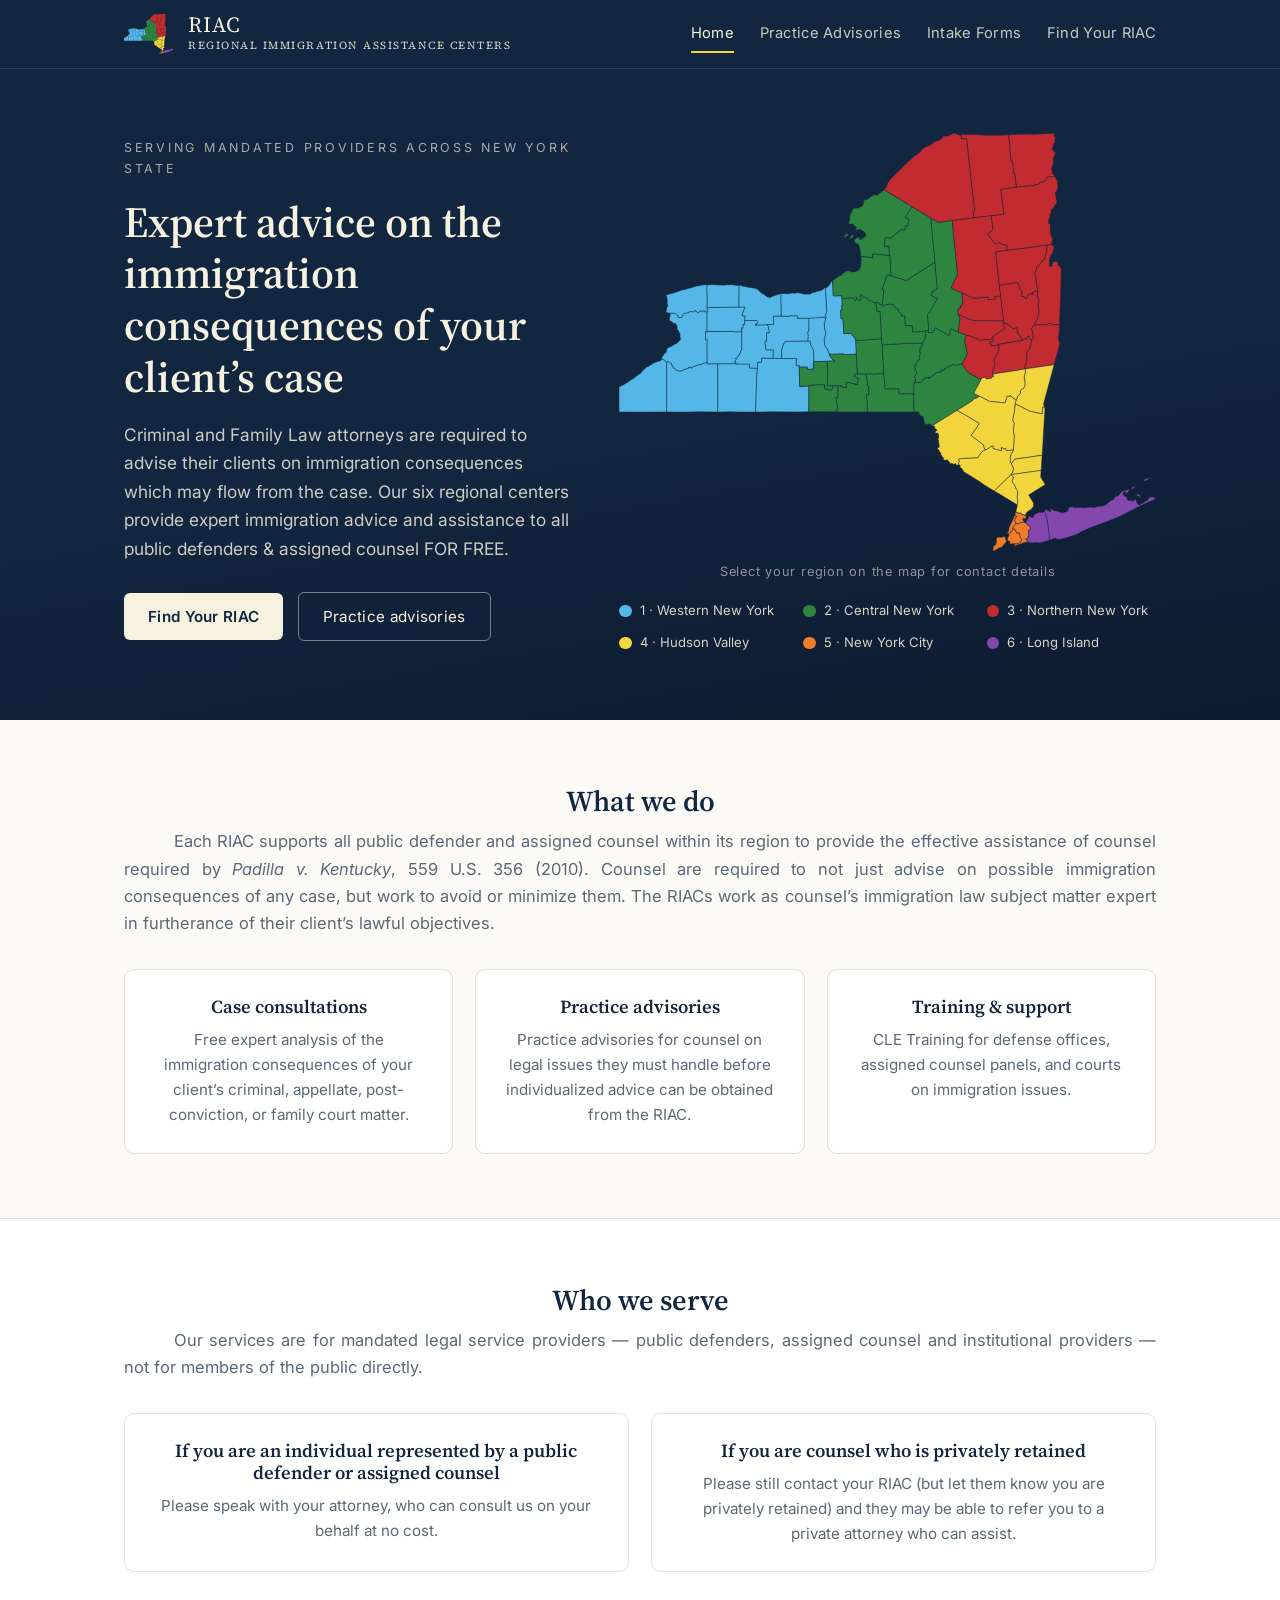
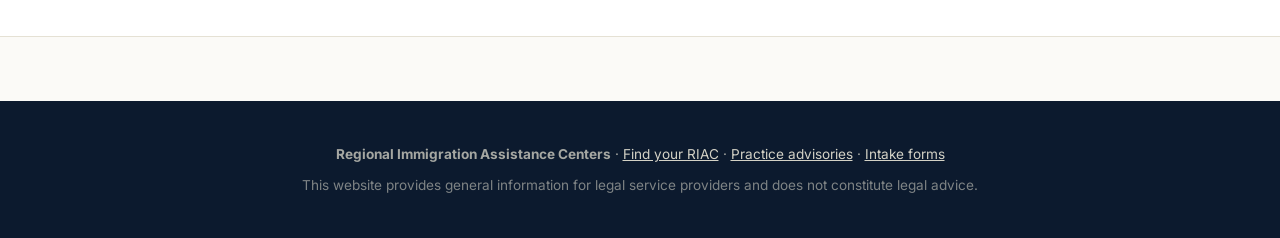
==== commit 25d46c98: "Capitalize inner page titles; make "Who we serve" options side-by-side cards Co-Authored-By: Claude " ====
--- a/index.html
+++ b/index.html
@@ -164,8 +164,16 @@
   <div class="wrap">
     <h2 class="section-title center">Who we serve</h2>
     <p class="section-intro">Our services are for mandated legal service providers &mdash; public defenders, assigned counsel and institutional providers &mdash; not for members of the public directly.</p>
-    <p class="section-intro"><strong>If you are an individual represented by a public defender or assigned counsel:</strong> please speak with your attorney, who can consult us on your behalf at no cost.</p>
-    <p class="section-intro"><strong>If you are counsel who is privately retained:</strong> please still contact your RIAC (but let them know you are privately retained) and they may be able to refer you to a private attorney who can assist.</p>
+    <div class="cards">
+      <div class="card">
+        <h3>If you are an individual represented by a public defender or assigned counsel</h3>
+        <p>Please speak with your attorney, who can consult us on your behalf at no cost.</p>
+      </div>
+      <div class="card">
+        <h3>If you are counsel who is privately retained</h3>
+        <p>Please still contact your RIAC (but let them know you are privately retained) and they may be able to refer you to a private attorney who can assist.</p>
+      </div>
+    </div>
   </div>
 </section>
 
--- a/css/style.css
+++ b/css/style.css
@@ -138,7 +138,8 @@
 .section-title { font-size: 1.8rem; color: var(--navy); margin-bottom: .6rem; }
 .section-title.center { text-align: center; }
 .section-intro { color: var(--muted); margin-bottom: 2rem; }
-.section-intro.justify { text-align: justify; }
+/* "What we do" intro: justified with a first-line indent. */
+.section-intro.justify { text-align: justify; text-indent: 3em; }
 
 .cards { display: grid; grid-template-columns: repeat(auto-fit, minmax(250px, 1fr)); gap: 1.4rem; }
 
@@ -151,7 +152,7 @@
 .card p { color: var(--muted); font-size: .95rem; }
 
 .band { background: #fff; border-top: 1px solid var(--line); border-bottom: 1px solid var(--line); }
-.band .section-intro { text-align: justify; }
+.band .section-intro { text-align: justify; text-indent: 3em; }
 
 /* ---------- Region contact cards (contact.html) ---------- */
 
@@ -206,8 +207,18 @@
   padding: 1.4rem 1.6rem;
   display: flex; flex-direction: column;
   text-align: center;
+  position: relative;
+  transition: border-color .15s, box-shadow .15s;
 }
 .advisory-list .btn-download { margin-top: auto; align-self: center; }
+
+/* Whole card clickable: the Download link's ::after overlay covers the
+   card, so a click anywhere follows the same link. No markup change, so
+   the search filter, title-height equalizer and card sizing are all
+   unaffected. (Each card has only this one link, so nothing is blocked.) */
+.advisory-list .btn-download::after { content: ""; position: absolute; inset: 0; }
+.advisory-list li:hover { border-color: var(--navy); box-shadow: 0 4px 14px rgba(0,0,0,.08); }
+.advisory-list li:hover .btn-download { background: var(--navy-deep); }
 
 /* Searchable list: centered flex so an incomplete last row (e.g. the
    final 2 of 8 cards) centers on the page instead of sitting in the
@@ -310,7 +321,13 @@
   background: #fff; border: 1px solid var(--line); border-radius: 10px;
   padding: 1.4rem 1.6rem;
   text-align: center;
-}
+  display: flex; flex-direction: column;
+  text-decoration: none; color: inherit;
+  transition: border-color .15s, box-shadow .15s;
+}
+.intake-card:hover { border-color: var(--navy); box-shadow: 0 4px 14px rgba(0,0,0,.08); }
+.intake-card .btn-download { margin-top: auto; align-self: center; }
+.intake-card:hover .btn-download { background: var(--navy-deep); }
 .intake-card h3 {
   font-family: var(--serif); font-size: 1.15rem; color: #fff;
   background: var(--navy); border-radius: 10px 10px 0 0;
@@ -328,7 +345,7 @@
 /* ---------- Page headers (inner pages) ---------- */
 
 .page-head { background: var(--navy); color: var(--cream); padding: 2.6rem 0; }
-.page-head h1 { font-size: 2rem; margin-bottom: .4rem; }
+.page-head h1 { font-size: 2rem; margin-bottom: .4rem; text-align: center; text-transform: capitalize; }
 .page-head p { color: rgba(247,242,224,.75); max-width: 44rem; }
 .page-head p.full { max-width: none; }
 .page-head .map-panel { max-width: 32rem; margin: 2.2rem auto 0; }
@@ -339,7 +356,7 @@
   background: var(--navy-deep); color: rgba(247,242,224,.65);
   padding: 2.6rem 0; font-size: .85rem; margin-top: 4rem;
 }
-.site-footer .wrap { display: grid; gap: .5rem; }
+.site-footer .wrap { display: grid; gap: .5rem; text-align: center; }
 .site-footer a { color: rgba(247,242,224,.85); }
 .site-footer .fineprint { opacity: .75; }
 
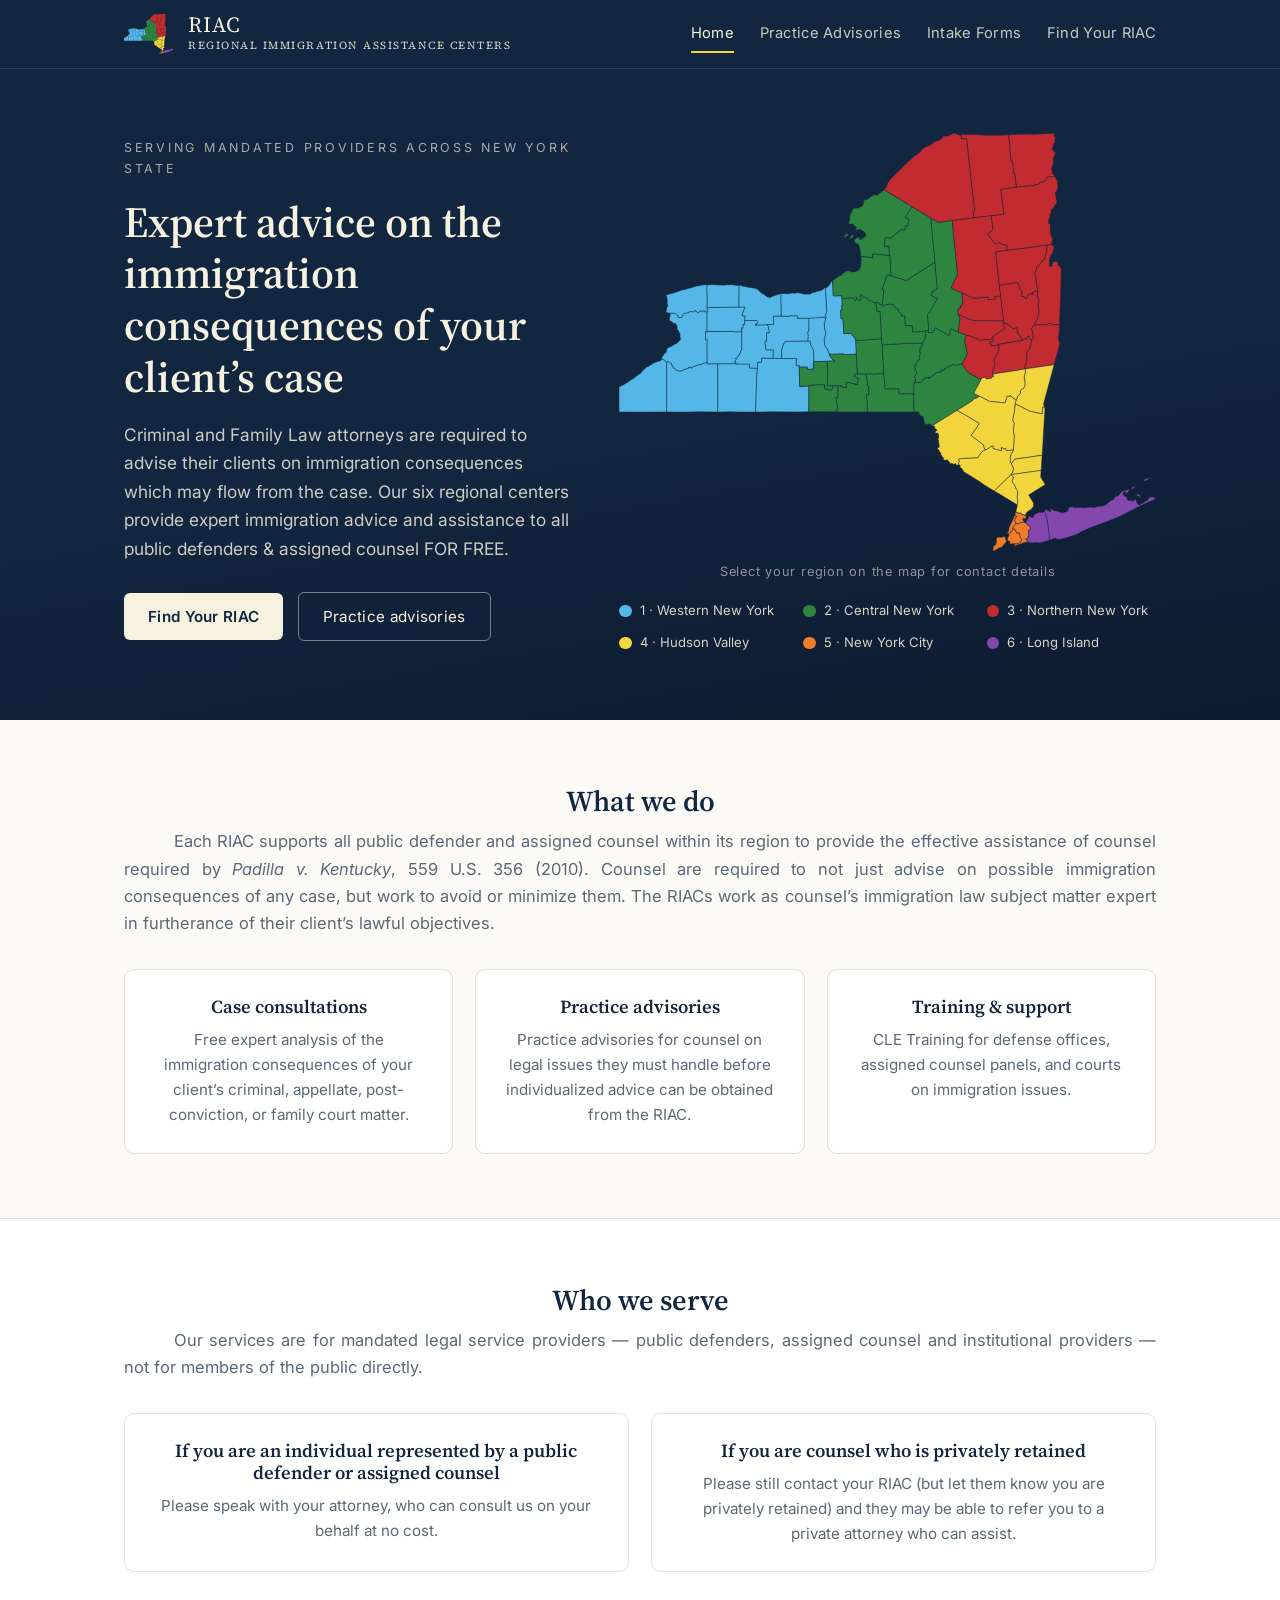
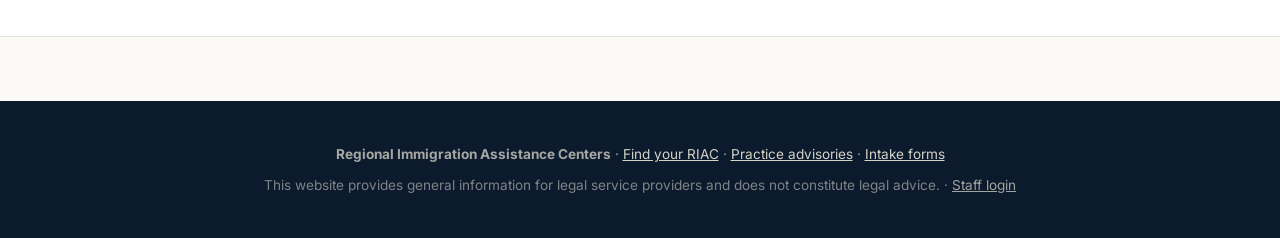
==== commit 697b3c4a: "Add staff login link on homepage; brand the admin CMS to match the site - Add a discreet "Staff logi" ====
--- a/index.html
+++ b/index.html
@@ -144,18 +144,18 @@
     <h2 class="section-title center">What we do</h2>
     <p class="section-intro justify">Each RIAC supports all public defender and assigned counsel within its region to provide the effective assistance of counsel required by <em>Padilla v. Kentucky</em>, 559 U.S. 356 (2010). Counsel are required to not just advise on possible immigration consequences of any case, but work to avoid or minimize them. The RIACs work as counsel&rsquo;s immigration law subject matter expert in furtherance of their client&rsquo;s lawful objectives.</p>
     <div class="cards">
-      <div class="card">
+      <a class="card" href="intake.html">
         <h3>Case consultations</h3>
         <p>Free expert analysis of the immigration consequences of your client&rsquo;s criminal, appellate, post-conviction, or family court matter.</p>
-      </div>
-      <div class="card">
+      </a>
+      <a class="card" href="advisories.html">
         <h3>Practice advisories</h3>
         <p>Practice advisories for counsel on legal issues they must handle before individualized advice can be obtained from the RIAC.</p>
-      </div>
-      <div class="card">
+      </a>
+      <a class="card" href="contact.html">
         <h3>Training &amp; support</h3>
         <p>CLE Training for defense offices, assigned counsel panels, and courts on immigration issues.</p>
-      </div>
+      </a>
     </div>
   </div>
 </section>
@@ -180,7 +180,7 @@
 <footer class="site-footer">
   <div class="wrap">
     <p><strong>Regional Immigration Assistance Centers</strong> &middot; <a href="contact.html">Find your RIAC</a> &middot; <a href="advisories.html">Practice advisories</a> &middot; <a href="intake.html">Intake forms</a></p>
-    <p class="fineprint">This website provides general information for legal service providers and does not constitute legal advice.</p>
+    <p class="fineprint">This website provides general information for legal service providers and does not constitute legal advice. &middot; <a href="admin/">Staff login</a></p>
   </div>
 </footer>
 
--- a/css/style.css
+++ b/css/style.css
@@ -150,6 +150,10 @@
 }
 .card h3 { color: var(--navy); font-size: 1.15rem; margin-bottom: .55rem; }
 .card p { color: var(--muted); font-size: .95rem; }
+
+/* Clickable "What we do" cards (anchors); non-link .card boxes unaffected. */
+a.card { text-decoration: none; color: inherit; transition: border-color .15s, box-shadow .15s; }
+a.card:hover { border-color: var(--navy); box-shadow: 0 4px 14px rgba(0,0,0,.08); }
 
 .band { background: #fff; border-top: 1px solid var(--line); border-bottom: 1px solid var(--line); }
 .band .section-intro { text-align: justify; text-indent: 3em; }
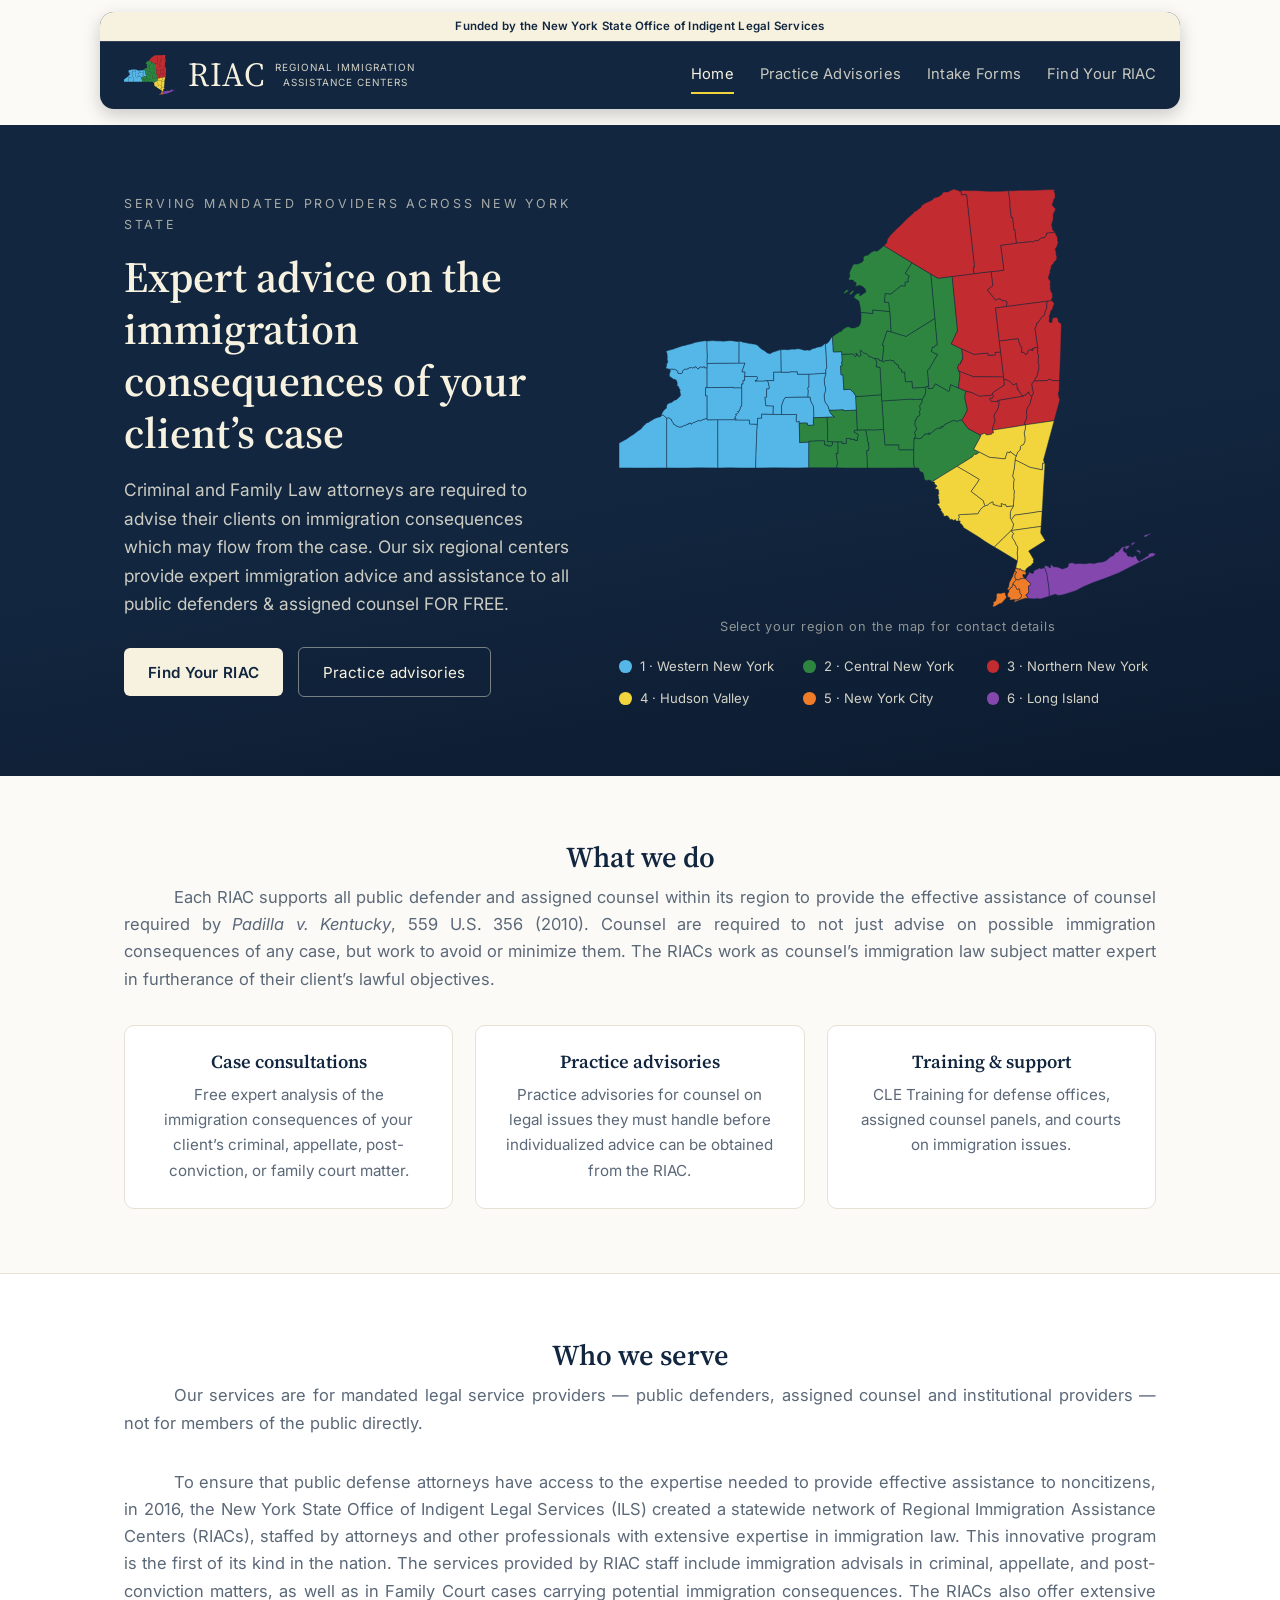
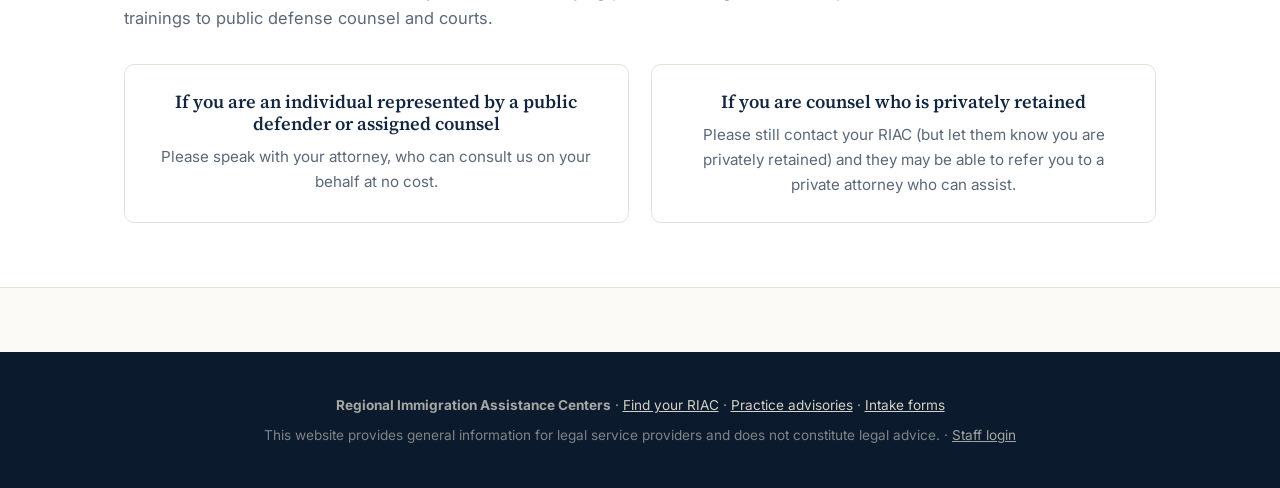
==== commit af3b6017: "Add ILS funder ribbon as a rounded header card; update contact/home copy - Add "Funded by the New Yo" ====
--- a/index.html
+++ b/index.html
@@ -14,12 +14,14 @@
 <body>
 
 <header class="site-header">
-  <div class="wrap">
+  <div class="header-card">
+    <div class="funder-ribbon">Funded by the New York State Office of Indigent Legal Services</div>
+    <div class="wrap">
     <a class="brand" href="index.html">
       <img src="images/riac-mark.svg" alt="" aria-hidden="true">
       <span class="brand-text">
         <span class="brand-acronym">RIAC</span>
-        <span class="brand-full">Regional Immigration Assistance Centers</span>
+        <span class="brand-full">Regional Immigration<br>Assistance Centers</span>
       </span>
     </a>
     <nav class="site-nav" aria-label="Main">
@@ -28,6 +30,7 @@
       <a href="intake.html">Intake Forms</a>
       <a href="contact.html">Find Your RIAC</a>
     </nav>
+    </div>
   </div>
 </header>
 
@@ -164,6 +167,7 @@
   <div class="wrap">
     <h2 class="section-title center">Who we serve</h2>
     <p class="section-intro">Our services are for mandated legal service providers &mdash; public defenders, assigned counsel and institutional providers &mdash; not for members of the public directly.</p>
+    <p class="section-intro">To ensure that public defense attorneys have access to the expertise needed to provide effective assistance to noncitizens, in 2016, the New York State Office of Indigent Legal Services (ILS) created a statewide network of Regional Immigration Assistance Centers (RIACs), staffed by attorneys and other professionals with extensive expertise in immigration law. This innovative program is the first of its kind in the nation. The services provided by RIAC staff include immigration advisals in criminal, appellate, and post-conviction matters, as well as in Family Court cases carrying potential immigration consequences. The RIACs also offer extensive trainings to public defense counsel and courts.</p>
     <div class="cards">
       <div class="card">
         <h3>If you are an individual represented by a public defender or assigned counsel</h3>
--- a/css/style.css
+++ b/css/style.css
@@ -45,21 +45,37 @@
 /* ---------- Header ---------- */
 
 .site-header {
-  background: var(--navy);
-  position: sticky; top: 0; z-index: 50;
-  border-bottom: 1px solid rgba(247,242,224,.12);
+  margin: 12px 0 16px; padding: 0 1.5rem;
+}
+
+.header-card {
+  max-width: 1080px; margin: 0 auto;
+  background: var(--navy); border-radius: 14px;
+  box-shadow: 0 6px 18px rgba(0,0,0,.2);
+  overflow: hidden;
+}
+
+.funder-ribbon {
+  background: var(--cream); color: var(--navy);
+  text-align: center; font-weight: 600;
+  font-size: .72rem; letter-spacing: .02em;
+  padding: .3rem .9rem;
 }
 
 .site-header .wrap {
   display: flex; align-items: center; justify-content: space-between;
   gap: 1rem; min-height: 68px; flex-wrap: wrap; padding-top: .5rem; padding-bottom: .5rem;
+  border-top: 1px solid rgba(247,242,224,.15);
 }
 
 .brand { display: flex; align-items: center; gap: .8rem; text-decoration: none; }
 .brand img { height: 40px; width: auto; display: block; }
-.brand-text { color: var(--cream); font-family: var(--serif); }
-.brand-text .brand-acronym { font-size: 1.35rem; letter-spacing: .04em; display: block; line-height: 1.1; }
-.brand-text .brand-full { font-size: .68rem; letter-spacing: .14em; text-transform: uppercase; opacity: .85; display: block; }
+.brand-text { color: var(--cream); font-family: var(--serif); display: flex; align-items: center; gap: .6rem; }
+.brand-text .brand-acronym { font-size: 2.1rem; letter-spacing: .02em; line-height: 1; }
+.brand-text .brand-full {
+  font-family: var(--sans); font-size: .62rem; letter-spacing: .1em; text-transform: uppercase;
+  opacity: .85; line-height: 1.5; display: block; text-align: center;
+}
 
 .site-nav { display: flex; align-items: center; gap: 1.6rem; }
 .site-nav a {
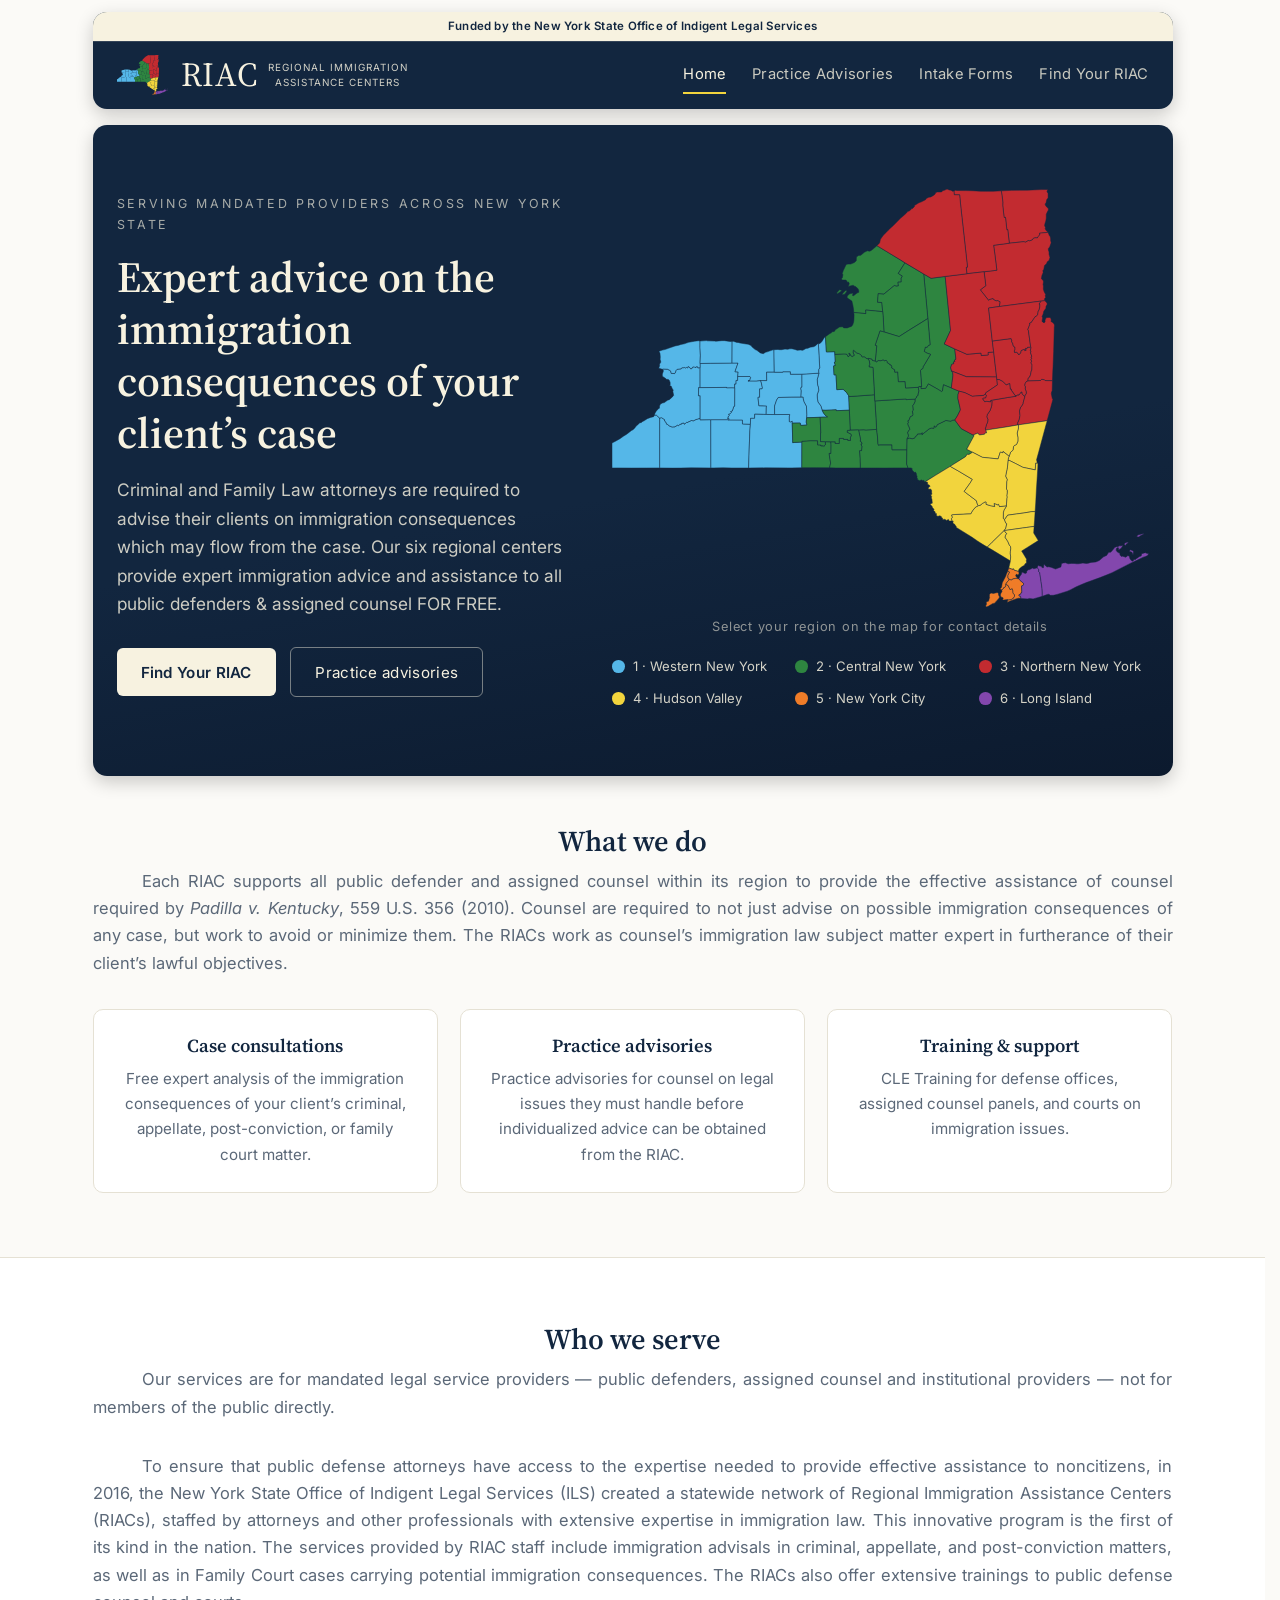
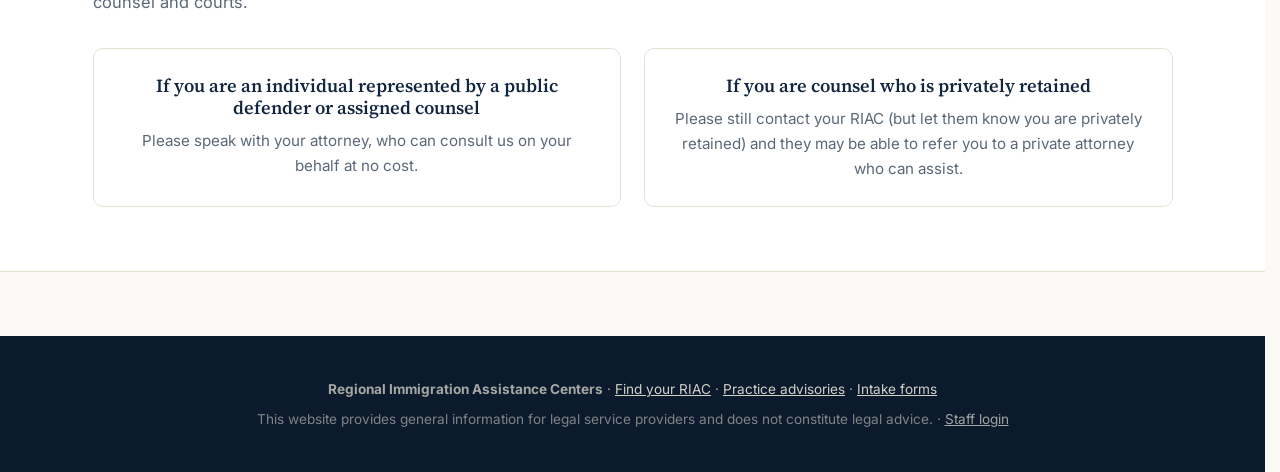
==== commit eab1c781: "Tighten section spacing site-wide; restyle advisories/intake page-heads - Move page content closer t" ====
--- a/index.html
+++ b/index.html
@@ -142,7 +142,7 @@
   </div>
 </section>
 
-<section class="section">
+<section class="section section-top-tight">
   <div class="wrap">
     <h2 class="section-title center">What we do</h2>
     <p class="section-intro justify">Each RIAC supports all public defender and assigned counsel within its region to provide the effective assistance of counsel required by <em>Padilla v. Kentucky</em>, 559 U.S. 356 (2010). Counsel are required to not just advise on possible immigration consequences of any case, but work to avoid or minimize them. The RIACs work as counsel&rsquo;s immigration law subject matter expert in furtherance of their client&rsquo;s lawful objectives.</p>
--- a/css/style.css
+++ b/css/style.css
@@ -26,7 +26,7 @@
 
 * { box-sizing: border-box; margin: 0; padding: 0; }
 
-html { scroll-behavior: smooth; }
+html { scroll-behavior: smooth; scrollbar-gutter: stable; }
 
 body {
   font-family: var(--sans);
@@ -40,7 +40,11 @@
 
 a { color: var(--navy); }
 
-.wrap { max-width: 1080px; margin: 0 auto; padding: 0 1.5rem; }
+/* 1128px so that after this element's own 1.5rem side padding is
+   subtracted, its content area is exactly 1080px — matching the
+   header/hero/page-head boxes below, whose own 1080px cap has no
+   padding baked in at that same outer level. */
+.wrap { max-width: 1128px; margin: 0 auto; padding: 0 1.5rem; }
 
 /* ---------- Header ---------- */
 
@@ -88,11 +92,14 @@
 
 /* ---------- Hero (home) ---------- */
 
-.hero { background: linear-gradient(170deg, var(--navy) 55%, var(--navy-deep)); color: var(--cream); }
+.hero { padding: 0 1.5rem; margin-bottom: 1.5rem; }
 
 .hero .wrap {
+  max-width: 1080px;
   display: grid; grid-template-columns: minmax(0, 5fr) minmax(0, 6fr);
-  gap: 3rem; align-items: center; padding-top: 4rem; padding-bottom: 4rem;
+  gap: 3rem; align-items: center; padding: 4rem 1.5rem;
+  background: linear-gradient(170deg, var(--navy) 55%, var(--navy-deep)); color: var(--cream);
+  border-radius: 14px; box-shadow: 0 6px 18px rgba(0,0,0,.2);
 }
 
 .eyebrow {
@@ -151,6 +158,8 @@
 /* ---------- Sections ---------- */
 
 .section { padding: 4rem 0; }
+.section-top-tight { padding-top: 1.5rem; }
+.section-top-tighter { padding-top: 0; }
 .section-title { font-size: 1.8rem; color: var(--navy); margin-bottom: .6rem; }
 .section-title.center { text-align: center; }
 .section-intro { color: var(--muted); margin-bottom: 2rem; }
@@ -204,9 +213,11 @@
 
 /* ---------- Advisories ---------- */
 
-.advisories-section { padding-top: 1.5rem; }
-
-.advisory-divider { border: none; border-top: 3px solid var(--navy); margin: 1.8rem 0 2.4rem; }
+.advisories-section { padding-top: 0; }
+
+.advisory-list-featured { margin-top: .5rem; }
+
+.advisory-divider { border: none; border-top: 3px solid var(--navy); margin: 1.8rem 0; }
 
 .search-bar { margin-top: .5rem; }
 .search-bar input {
@@ -263,7 +274,14 @@
 }
 .advisory-list .summary { color: var(--muted); font-size: .95rem; margin-bottom: 1rem; max-width: 46rem; align-self: center; }
 
-.advisory-list li.featured { background: color-mix(in srgb, var(--navy) 20%, white); border-color: var(--navy); }
+/* Warm accent (complementary to the site's navy) sets this card apart
+   from the plain navy-on-white styling used by every other advisory. */
+.advisory-list li.featured { background: color-mix(in srgb, var(--r5) 12%, white); border-color: var(--r5); }
+.advisory-list li.featured h3 { background: var(--r5); }
+.advisory-list li.featured .btn-download { background: var(--r5); }
+.advisory-list li.featured:hover { border-color: var(--r5); box-shadow: 0 4px 14px rgba(239,124,40,.3); }
+.advisory-list li.featured:hover .btn-download { background: color-mix(in srgb, var(--r5) 75%, black); }
+.advisory-list li.featured .summary { font-size: 1.1rem; }
 
 .btn-download {
   background: var(--navy); color: var(--cream); font-weight: 600;
@@ -355,6 +373,20 @@
 }
 .intake-card .summary { color: var(--muted); font-size: .95rem; margin-bottom: 1rem; }
 
+.intake-followup {
+  margin-top: 1.4rem; text-align: center;
+  background: color-mix(in srgb, var(--r5) 12%, white);
+  border: 1px solid var(--r5); border-radius: 10px;
+  padding: 1.4rem 1.6rem;
+}
+.intake-followup h3 {
+  font-family: var(--serif); font-size: 1.05rem; color: #fff;
+  background: var(--r5); border-radius: 10px 10px 0 0;
+  margin: -1.4rem -1.6rem 1.2rem; padding: 1rem 1.6rem;
+}
+.intake-followup .btn-download { background: var(--r5); }
+.intake-followup .btn-download:hover { background: color-mix(in srgb, var(--r5) 75%, black); }
+
 /* ---------- Notices (placeholder boxes) ---------- */
 
 .notice {
@@ -364,11 +396,21 @@
 
 /* ---------- Page headers (inner pages) ---------- */
 
-.page-head { background: var(--navy); color: var(--cream); padding: 2.6rem 0; }
+.page-head { padding: 0 1.5rem; margin-bottom: 1.5rem; }
+.page-head .wrap {
+  max-width: 1080px;
+  background: var(--navy); color: var(--cream);
+  border-radius: 14px; box-shadow: 0 6px 18px rgba(0,0,0,.2);
+  padding-top: 2.6rem; padding-bottom: 2.6rem;
+}
 .page-head h1 { font-size: 2rem; margin-bottom: .4rem; text-align: center; text-transform: capitalize; }
-.page-head p { color: rgba(247,242,224,.75); max-width: 44rem; }
+.page-head p { color: rgba(247,242,224,.75); max-width: 44rem; text-align: center; margin: 0 auto; }
 .page-head p.full { max-width: none; }
 .page-head .map-panel { max-width: 32rem; margin: 2.2rem auto 0; }
+
+.page-head-alt .wrap { background: var(--cream); color: var(--ink); border: 2px solid var(--navy); }
+.page-head-alt h1 { color: var(--navy); }
+.page-head-alt p { color: var(--muted); }
 
 /* ---------- Footer ---------- */
 
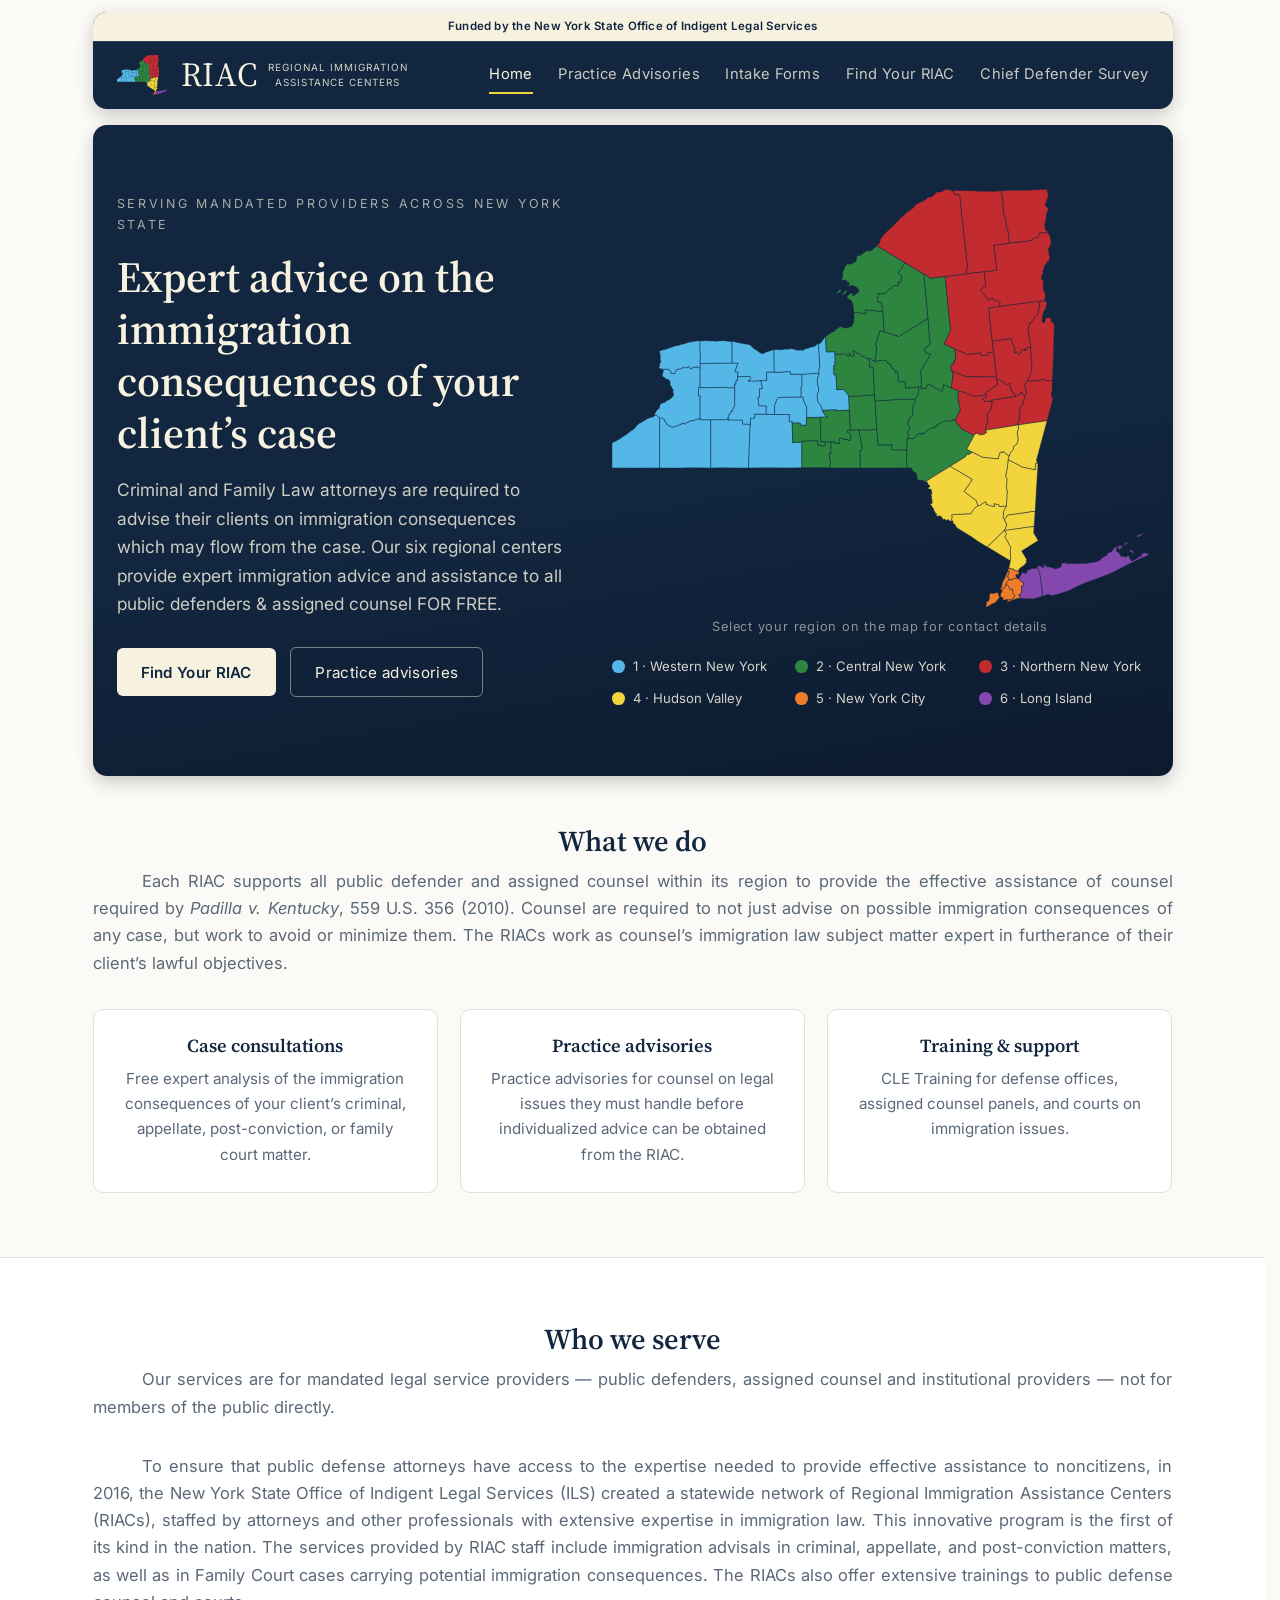
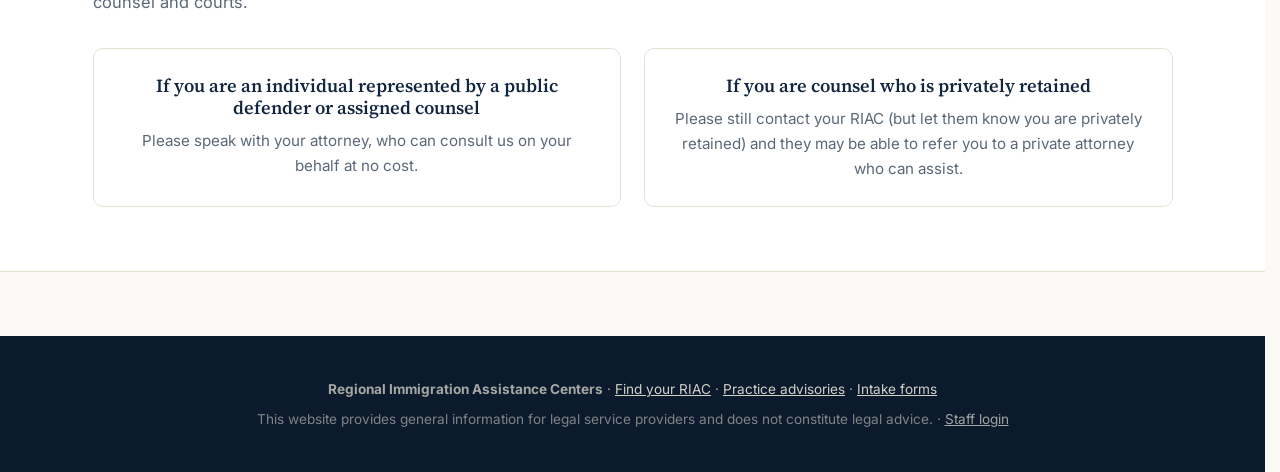
==== commit 94376f86: "Add Chief Defender Survey link to the top-bar navigation on all pages Co-Authored-By: Claude Fable 5" ====
--- a/index.html
+++ b/index.html
@@ -29,6 +29,7 @@
       <a href="advisories.html">Practice Advisories</a>
       <a href="intake.html">Intake Forms</a>
       <a href="contact.html">Find Your RIAC</a>
+      <a href="chief-defender-survey.html">Chief Defender Survey</a>
     </nav>
     </div>
   </div>
--- a/css/style.css
+++ b/css/style.css
@@ -112,9 +112,9 @@
 .hero .lede { color: rgba(247,242,224,.82); font-size: 1.08rem; margin-bottom: 1.8rem; max-width: 34rem; }
 
 .btn {
-  display: inline-block; text-decoration: none; font-size: .95rem;
+  display: inline-block; text-decoration: none; font: inherit; font-size: .95rem;
   padding: .7rem 1.5rem; border-radius: 6px; letter-spacing: .02em;
-  margin: 0 .6rem .6rem 0; white-space: nowrap;
+  margin: 0 .6rem .6rem 0; white-space: nowrap; border: none; cursor: pointer;
 }
 .btn-solid { background: var(--cream); color: var(--navy); font-weight: 600; }
 .btn-solid:hover { background: #fff; }
@@ -336,10 +336,25 @@
 
 /* ---------- Chief Defender survey ---------- */
 
-.survey-card { max-width: 44rem; text-align: left; }
-.survey-card .field { margin-bottom: 1.9rem; }
-.survey-q { display: block; font-weight: 600; font-size: .98rem; color: var(--navy); margin-bottom: .55rem; }
+.survey-card { max-width: 44rem; text-align: justify; background: none; border: none; padding: 0; margin-top: 1.5rem; }
+.survey-card .radio-group label { gap: 1rem; }
+.survey-card .radio-group strong { display: block; margin-bottom: 0; }
+.survey-card .radio-group .opt-desc { display: block; color: var(--muted); font-style: normal; font-size: .82rem; }
+.survey-card .radio-group { margin-top: 1.1rem; }
+
+.survey-card .field {
+  background: #fff; border: 1px solid var(--line); border-radius: 10px;
+  padding: 1.3rem 1.5rem; margin-bottom: 1.5rem;
+}
+.survey-title {
+  font-family: var(--serif); font-size: 1.3rem; color: var(--navy); text-align: center;
+  background: color-mix(in srgb, var(--navy) 7%, white); border-bottom: 1px solid var(--line);
+  margin: -1.3rem -1.5rem 1.4rem; padding: .9rem 1.5rem; border-radius: 10px 10px 0 0;
+}
+.survey-card .survey-q { display: block; font-weight: 400; font-size: 1rem; line-height: 1.5; color: var(--navy); margin-bottom: 0; text-align: center; }
+.survey-card .survey-q::after { content: ""; display: block; width: 66%; margin: 1.5rem auto; border-top: 1px solid var(--navy); }
 .survey-q .qnum { color: var(--muted); margin-right: .35rem; }
+.survey-q em { display: block; margin-top: .7rem; color: var(--muted); font-weight: 400; font-size: .82rem; font-style: normal; }
 .field input[type="text"],
 .field textarea {
   width: 100%; font: inherit; font-size: .95rem;
@@ -412,6 +427,8 @@
 .page-head-alt h1 { color: var(--navy); }
 .page-head-alt p { color: var(--muted); }
 
+.page-head-justify p { text-align: justify; }
+
 /* ---------- Footer ---------- */
 
 .site-footer {
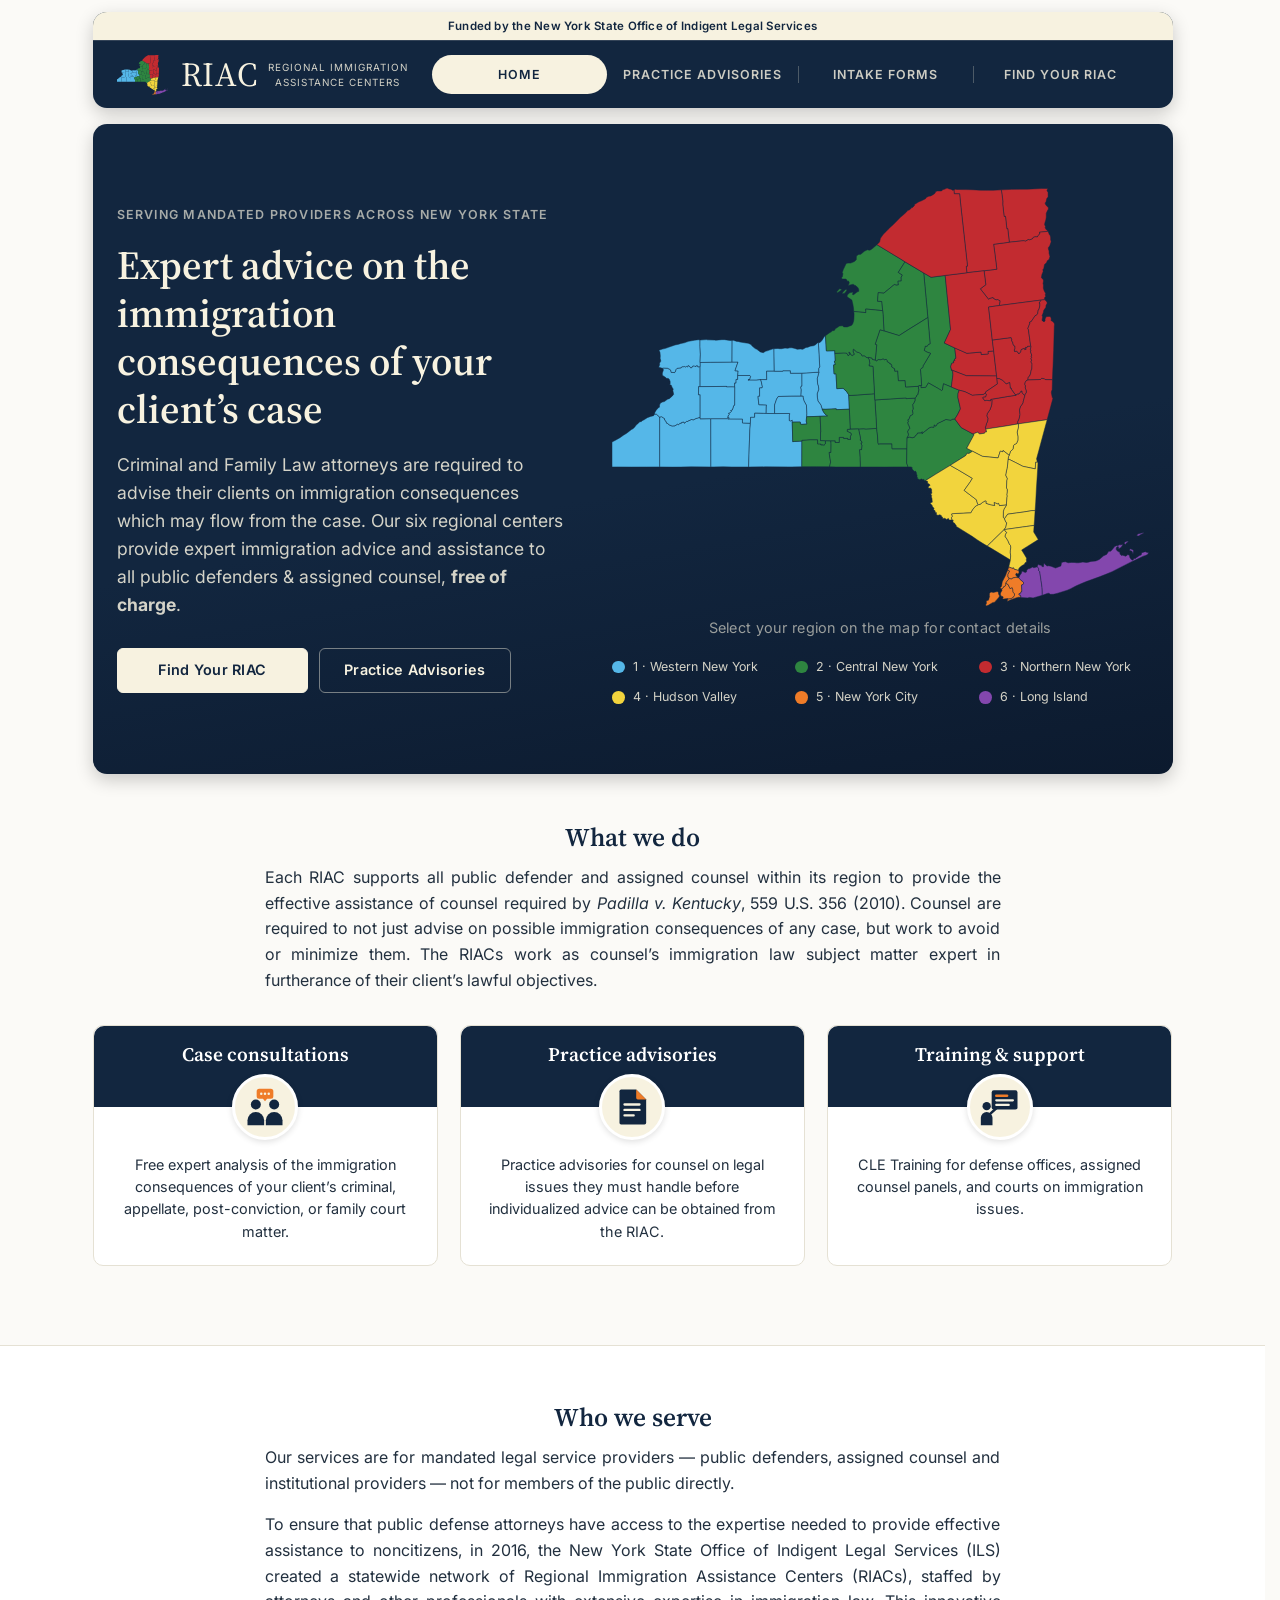
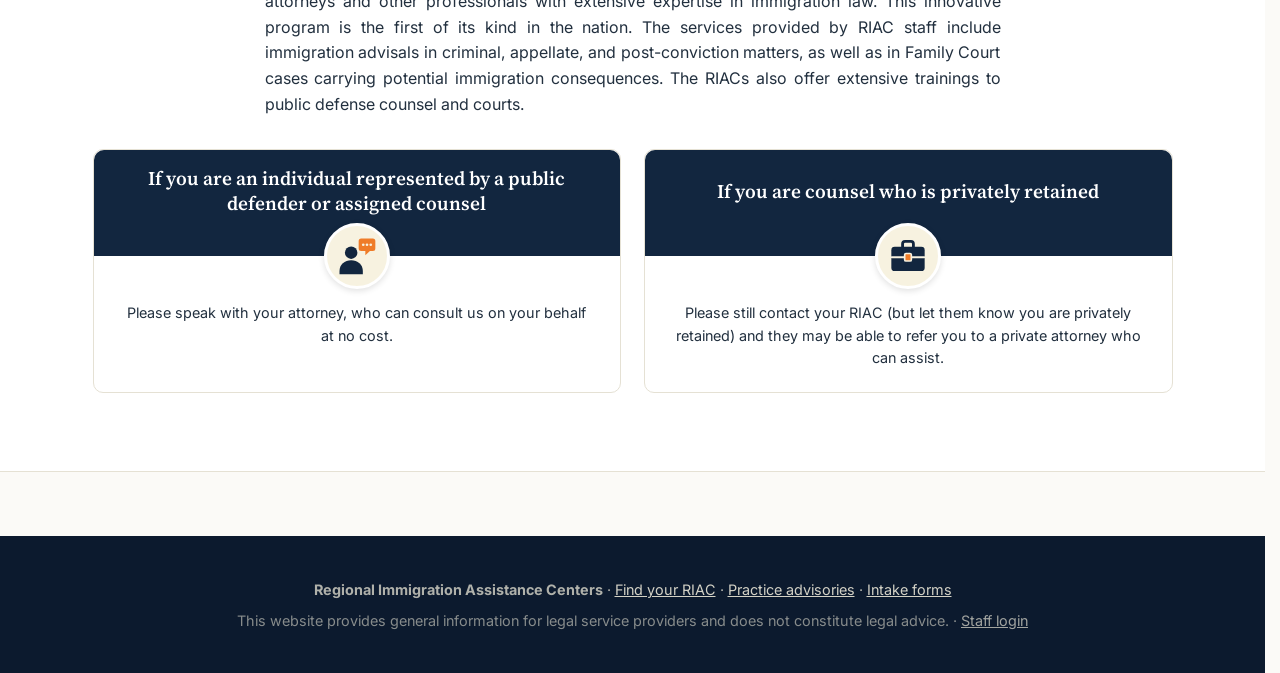
==== commit bebd3013: "Fonts, menu bar, card symbols; survey removed - Type: one scale of eight sizes (--fs-* in css/style." ====
--- a/index.html
+++ b/index.html
@@ -29,7 +29,6 @@
       <a href="advisories.html">Practice Advisories</a>
       <a href="intake.html">Intake Forms</a>
       <a href="contact.html">Find Your RIAC</a>
-      <a href="chief-defender-survey.html">Chief Defender Survey</a>
     </nav>
     </div>
   </div>
@@ -40,10 +39,10 @@
     <div>
       <p class="eyebrow">Serving mandated providers across New York State</p>
       <h1>Expert advice on the immigration consequences of your client&rsquo;s case</h1>
-      <p class="lede">Criminal and Family Law attorneys are required to advise their clients on immigration consequences which may flow from the case. Our six regional centers provide expert immigration advice and assistance to all public defenders &amp; assigned counsel FOR FREE.</p>
-      <p>
+      <p class="lede">Criminal and Family Law attorneys are required to advise their clients on immigration consequences which may flow from the case. Our six regional centers provide expert immigration advice and assistance to all public defenders &amp; assigned counsel, <strong>free of charge</strong>.</p>
+      <p class="hero-actions">
         <a class="btn btn-solid" href="contact.html">Find Your RIAC</a>
-        <a class="btn btn-ghost" href="advisories.html">Practice advisories</a>
+        <a class="btn btn-ghost" href="advisories.html">Practice Advisories</a>
       </p>
     </div>
     <div class="map-panel">
@@ -146,18 +145,18 @@
 <section class="section section-top-tight">
   <div class="wrap">
     <h2 class="section-title center">What we do</h2>
-    <p class="section-intro justify">Each RIAC supports all public defender and assigned counsel within its region to provide the effective assistance of counsel required by <em>Padilla v. Kentucky</em>, 559 U.S. 356 (2010). Counsel are required to not just advise on possible immigration consequences of any case, but work to avoid or minimize them. The RIACs work as counsel&rsquo;s immigration law subject matter expert in furtherance of their client&rsquo;s lawful objectives.</p>
+    <p class="section-intro">Each RIAC supports all public defender and assigned counsel within its region to provide the effective assistance of counsel required by <em>Padilla v. Kentucky</em>, 559 U.S. 356 (2010). Counsel are required to not just advise on possible immigration consequences of any case, but work to avoid or minimize them. The RIACs work as counsel&rsquo;s immigration law subject matter expert in furtherance of their client&rsquo;s lawful objectives.</p>
     <div class="cards">
       <a class="card" href="intake.html">
-        <h3>Case consultations</h3>
+        <h3>Case consultations<span class="symbol" aria-hidden="true"><svg><use href="images/symbols.svg#i-consult"/></svg></span></h3>
         <p>Free expert analysis of the immigration consequences of your client&rsquo;s criminal, appellate, post-conviction, or family court matter.</p>
       </a>
       <a class="card" href="advisories.html">
-        <h3>Practice advisories</h3>
+        <h3>Practice advisories<span class="symbol" aria-hidden="true"><svg><use href="images/symbols.svg#i-advisory"/></svg></span></h3>
         <p>Practice advisories for counsel on legal issues they must handle before individualized advice can be obtained from the RIAC.</p>
       </a>
       <a class="card" href="contact.html">
-        <h3>Training &amp; support</h3>
+        <h3>Training &amp; support<span class="symbol" aria-hidden="true"><svg><use href="images/symbols.svg#i-training"/></svg></span></h3>
         <p>CLE Training for defense offices, assigned counsel panels, and courts on immigration issues.</p>
       </a>
     </div>
@@ -171,11 +170,11 @@
     <p class="section-intro">To ensure that public defense attorneys have access to the expertise needed to provide effective assistance to noncitizens, in 2016, the New York State Office of Indigent Legal Services (ILS) created a statewide network of Regional Immigration Assistance Centers (RIACs), staffed by attorneys and other professionals with extensive expertise in immigration law. This innovative program is the first of its kind in the nation. The services provided by RIAC staff include immigration advisals in criminal, appellate, and post-conviction matters, as well as in Family Court cases carrying potential immigration consequences. The RIACs also offer extensive trainings to public defense counsel and courts.</p>
     <div class="cards">
       <div class="card">
-        <h3>If you are an individual represented by a public defender or assigned counsel</h3>
+        <h3>If you are an individual represented by a public defender or assigned counsel<span class="symbol" aria-hidden="true"><svg><use href="images/symbols.svg#i-individual"/></svg></span></h3>
         <p>Please speak with your attorney, who can consult us on your behalf at no cost.</p>
       </div>
       <div class="card">
-        <h3>If you are counsel who is privately retained</h3>
+        <h3>If you are counsel who is privately retained<span class="symbol" aria-hidden="true"><svg><use href="images/symbols.svg#i-retained"/></svg></span></h3>
         <p>Please still contact your RIAC (but let them know you are privately retained) and they may be able to refer you to a private attorney who can assist.</p>
       </div>
     </div>
--- a/css/style.css
+++ b/css/style.css
@@ -22,6 +22,17 @@
 
   --serif: "Source Serif 4", Georgia, "Times New Roman", serif;
   --sans: "Inter", -apple-system, "Segoe UI", Helvetica, Arial, sans-serif;
+
+  /* Type scale. Every size on the site is one of these; nothing else
+     sets a font size of its own. Headings are serif, everything else sans. */
+  --fs-display: clamp(2rem, 3.2vw, 2.5rem);  /* the home page headline only */
+  --fs-title: 2rem;        /* page titles */
+  --fs-section: 1.6rem;    /* section headings */
+  --fs-card: 1.2rem;       /* card headings */
+  --fs-lede: 1.1rem;       /* the paragraph introducing a page */
+  --fs-text: 1rem;         /* reading text */
+  --fs-small: .9rem;       /* card text, captions, footer, buttons */
+  --fs-label: .78rem;      /* short capitalised labels: menu, tags */
 }
 
 * { box-sizing: border-box; margin: 0; padding: 0; }
@@ -30,8 +41,8 @@
 
 body {
   font-family: var(--sans);
-  font-size: 16.5px;
-  line-height: 1.65;
+  font-size: var(--fs-text);
+  line-height: 1.6;
   color: var(--ink);
   background: var(--paper);
 }
@@ -39,6 +50,8 @@
 h1, h2, h3 { font-family: var(--serif); font-weight: 600; line-height: 1.2; }
 
 a { color: var(--navy); }
+
+a:focus-visible, button:focus-visible { outline: 2px solid var(--navy); outline-offset: 2px; }
 
 /* 1128px so that after this element's own 1.5rem side padding is
    subtracted, its content area is exactly 1080px — matching the
@@ -68,11 +81,11 @@
 
 .site-header .wrap {
   display: flex; align-items: center; justify-content: space-between;
-  gap: 1rem; min-height: 68px; flex-wrap: wrap; padding-top: .5rem; padding-bottom: .5rem;
+  gap: .8rem 1.5rem; min-height: 68px; flex-wrap: wrap; padding-top: .6rem; padding-bottom: .6rem;
   border-top: 1px solid rgba(247,242,224,.15);
 }
 
-.brand { display: flex; align-items: center; gap: .8rem; text-decoration: none; }
+.brand { display: flex; align-items: center; gap: .8rem; text-decoration: none; flex: none; }
 .brand img { height: 40px; width: auto; display: block; }
 .brand-text { color: var(--cream); font-family: var(--serif); display: flex; align-items: center; gap: .6rem; }
 .brand-text .brand-acronym { font-size: 2.1rem; letter-spacing: .02em; line-height: 1; }
@@ -81,14 +94,24 @@
   opacity: .85; line-height: 1.5; display: block; text-align: center;
 }
 
-.site-nav { display: flex; align-items: center; gap: 1.6rem; }
+/* Menu: capitalised labels sharing the width, thin dividers between them,
+   and the current page marked by a cream pill. */
+.site-nav { flex: 1 1 auto; display: flex; justify-content: flex-end; }
 .site-nav a {
-  color: rgba(247,242,224,.8); text-decoration: none;
-  font-size: .92rem; letter-spacing: .02em; padding: .35rem 0;
-  border-bottom: 2px solid transparent; text-align: center;
-}
-.site-nav a:hover { color: var(--cream); }
-.site-nav a[aria-current="page"] { color: var(--cream); border-bottom-color: var(--r4); }
+  flex: 1 1 0; min-width: max-content; max-width: 12.5rem;
+  position: relative; text-align: center; text-decoration: none; white-space: nowrap;
+  font-size: var(--fs-label); font-weight: 600; letter-spacing: .08em; text-transform: uppercase;
+  color: rgba(247,242,224,.82); padding: .6rem 1rem; border-radius: 999px;
+}
+.site-nav a + a::before {
+  content: ""; position: absolute; left: 0; top: 28%; bottom: 28%;
+  border-left: 1px solid rgba(247,242,224,.25);
+}
+.site-nav a:hover { color: var(--cream); background: rgba(247,242,224,.08); }
+.site-nav a[aria-current="page"] { background: var(--cream); color: var(--navy); }
+.site-nav a[aria-current="page"]::before,
+.site-nav a[aria-current="page"] + a::before { display: none; }
+.site-nav a:focus-visible { outline: 2px solid var(--cream); outline-offset: 2px; }
 
 /* ---------- Hero (home) ---------- */
 
@@ -103,21 +126,24 @@
 }
 
 .eyebrow {
-  font-size: .78rem; letter-spacing: .22em; text-transform: uppercase;
+  font-size: var(--fs-label); font-weight: 600; letter-spacing: .1em; text-transform: uppercase;
   color: rgba(247,242,224,.65); margin-bottom: 1rem;
 }
 
-.hero h1 { font-size: clamp(1.9rem, 3.4vw, 2.7rem); margin-bottom: 1.1rem; }
-
-.hero .lede { color: rgba(247,242,224,.82); font-size: 1.08rem; margin-bottom: 1.8rem; max-width: 34rem; }
+.hero h1 { font-size: var(--fs-display); margin-bottom: 1.1rem; }
+
+.hero .lede { color: rgba(247,242,224,.85); font-size: var(--fs-lede); margin-bottom: 1.8rem; max-width: 34rem; }
 
 .btn {
-  display: inline-block; text-decoration: none; font: inherit; font-size: .95rem;
-  padding: .7rem 1.5rem; border-radius: 6px; letter-spacing: .02em;
+  display: inline-block; text-decoration: none; font: inherit; font-size: var(--fs-small); font-weight: 600;
+  padding: .7rem 1.5rem; border-radius: 6px; letter-spacing: .02em; line-height: 1.4;
   margin: 0 .6rem .6rem 0; white-space: nowrap; border: none; cursor: pointer;
 }
-.btn-solid { background: var(--cream); color: var(--navy); font-weight: 600; }
-.btn-solid:hover { background: #fff; }
+.btn-solid { background: var(--cream); color: var(--navy); border: 1px solid var(--cream); }
+/* The home page's pair of buttons: always the same width as each other. */
+.hero-actions { display: inline-grid; grid-template-columns: 1fr 1fr; gap: .7rem; }
+.hero-actions .btn { margin: 0; text-align: center; }
+.btn-solid:hover { background: #fff; border-color: #fff; }
 .btn-ghost { color: var(--cream); border: 1px solid rgba(247,242,224,.45); }
 .btn-ghost:hover { border-color: var(--cream); }
 
@@ -133,14 +159,14 @@
 .map-tooltip {
   position: fixed; z-index: 100; pointer-events: none;
   background: var(--navy-deep); color: var(--cream);
-  font-size: .82rem; font-weight: 600; letter-spacing: .01em;
+  font-size: var(--fs-small); font-weight: 600; letter-spacing: .01em;
   padding: .4rem .7rem; border-radius: 6px; box-shadow: 0 4px 14px rgba(0,0,0,.25);
   white-space: nowrap;
 }
 
 .map-hint {
-  text-align: center; font-size: .8rem; letter-spacing: .06em;
-  color: rgba(247,242,224,.55); margin-top: .6rem;
+  text-align: center; font-size: var(--fs-small); letter-spacing: .02em;
+  color: rgba(247,242,224,.6); margin-top: .6rem;
 }
 
 /* Legend under the map */
@@ -150,38 +176,56 @@
 }
 .legend a {
   display: flex; align-items: center; gap: .5rem;
-  color: rgba(247,242,224,.85); text-decoration: none; font-size: .82rem; padding: .15rem 0;
+  color: rgba(247,242,224,.85); text-decoration: none; font-size: var(--fs-label); padding: .15rem 0; white-space: nowrap;
 }
 .legend a:hover { color: #fff; text-decoration: underline; }
 .dot { width: .8rem; height: .8rem; border-radius: 50%; flex: none; }
 
 /* ---------- Sections ---------- */
 
-.section { padding: 4rem 0; }
+.section { padding: 3.5rem 0; }
 .section-top-tight { padding-top: 1.5rem; }
 .section-top-tighter { padding-top: 0; }
-.section-title { font-size: 1.8rem; color: var(--navy); margin-bottom: .6rem; }
+.section-title { font-size: var(--fs-section); color: var(--navy); margin-bottom: .8rem; }
 .section-title.center { text-align: center; }
-.section-intro { color: var(--muted); margin-bottom: 2rem; }
-/* "What we do" intro: justified with a first-line indent. */
-.section-intro.justify { text-align: justify; text-indent: 3em; }
-
-.cards { display: grid; grid-template-columns: repeat(auto-fit, minmax(250px, 1fr)); gap: 1.4rem; }
+
+/* Reading text: justified, like a brief, and held to a comfortable line
+   length (about 75 letters). Under a centred heading the column is centred
+   too. On a phone the line is too short to justify without wide gaps
+   between words, so it is left-aligned there (see Small screens). */
+.section-intro { max-width: 46rem; margin-bottom: 2rem; text-align: justify; }
+.section-title.center ~ .section-intro { margin-left: auto; margin-right: auto; }
+.section-intro + .section-intro { margin-top: -1rem; }
+
+/* Each card spans two rows of the grid (title, text) and shares them with
+   the cards beside it (subgrid), so every title bar in a row is the same
+   height without any script. */
+.cards { display: grid; grid-template-columns: repeat(auto-fit, minmax(250px, 1fr)); gap: 0 1.4rem; }
 
 .card {
   background: #fff; border: 1px solid var(--line); border-radius: 10px;
-  padding: 1.6rem;
-  text-align: center;
-}
-.card h3 { color: var(--navy); font-size: 1.15rem; margin-bottom: .55rem; }
-.card p { color: var(--muted); font-size: .95rem; }
+  padding: 1.4rem 1.6rem; margin-bottom: 1.4rem; text-align: center;
+  display: grid; grid-row: span 2; grid-template-rows: subgrid; row-gap: 0;
+}
+.card p { font-size: var(--fs-small); line-height: 1.55; }
 
 /* Clickable "What we do" cards (anchors); non-link .card boxes unaffected. */
 a.card { text-decoration: none; color: inherit; transition: border-color .15s, box-shadow .15s; }
 a.card:hover { border-color: var(--navy); box-shadow: 0 4px 14px rgba(0,0,0,.08); }
 
 .band { background: #fff; border-top: 1px solid var(--line); border-bottom: 1px solid var(--line); }
-.band .section-intro { text-align: justify; text-indent: 3em; }
+
+/* A symbol: one of the drawings in images/symbols.svg, in a cream circle.
+   The drawing's navy follows the text colour; its cream and orange come
+   from --icon-fill and --icon-accent. */
+.symbol {
+  flex: none; width: 66px; height: 66px; border-radius: 50%;
+  --icon-fill: var(--cream); --icon-accent: var(--r5);
+  background: var(--icon-fill); color: var(--navy);
+  display: grid; place-items: center;
+}
+.symbol svg { width: 40px; height: 40px; }
+
 
 /* ---------- Region contact cards (contact.html) ---------- */
 
@@ -189,23 +233,26 @@
 
 .region-card {
   background: #fff; border: 1px solid var(--line); border-radius: 10px;
-  padding: 1.6rem; border-top: 5px solid var(--rc, var(--navy));
+  padding: 1.5rem 1.6rem; border-top: 5px solid var(--rc, var(--navy));
   scroll-margin-top: 96px;
 }
 .region-card:target { box-shadow: 0 0 0 3px var(--navy); }
 
 .region-card .region-tag {
-  display: inline-block; font-size: .72rem; font-weight: 700;
-  letter-spacing: .14em; text-transform: uppercase; color: var(--navy);
+  display: inline-block; font-size: var(--fs-label); font-weight: 600;
+  letter-spacing: .08em; text-transform: uppercase; color: var(--navy);
   background: color-mix(in srgb, var(--rc) 25%, white); border-radius: 99px;
   padding: .2rem .7rem; margin-bottom: .6rem;
 }
-.region-card h2 { color: var(--navy); font-size: 1.35rem; margin-bottom: .35rem; }
-
-.counties { font-size: .84rem; color: var(--muted); margin-bottom: 1rem; }
-.counties strong { color: var(--ink); font-weight: 600; }
-
-.contact-block { font-size: .95rem; border-top: 1px solid var(--line); padding-top: 1rem; }
+.region-card h2 { color: var(--navy); font-size: var(--fs-card); margin-bottom: .8rem; }
+
+.counties { font-size: var(--fs-small); line-height: 1.55; color: var(--muted); margin-bottom: 1rem; }
+.counties strong {
+  display: block; margin-bottom: .15rem;
+  font-size: var(--fs-label); font-weight: 600; letter-spacing: .08em; text-transform: uppercase; color: var(--ink);
+}
+
+.contact-block { line-height: 1.55; border-top: 1px solid var(--line); padding-top: 1rem; }
 .contact-block + .contact-block { margin-top: 1rem; }
 .contact-block .who { font-weight: 600; color: var(--navy); }
 .contact-block .org { color: var(--muted); }
@@ -221,7 +268,7 @@
 
 .search-bar { margin-top: .5rem; }
 .search-bar input {
-  width: 100%; font: inherit; font-size: .95rem;
+  width: 100%; font: inherit;
   padding: .65rem 1rem; border: 1px solid var(--line); border-radius: 8px;
   background: #fff; color: var(--ink);
 }
@@ -258,34 +305,49 @@
    so the full-width featured card (plain .advisory-list) is unaffected. */
 #advisory-list { display: flex; flex-wrap: wrap; justify-content: center; }
 #advisory-list > li { flex: 0 1 320px; }
-.advisory-list h3 {
-  font-family: var(--serif); font-size: 1.15rem; color: #fff;
+
+/* Navy title bar, with the advisory's symbol as a badge on its lower edge.
+   The badge sits inside the h3 (hidden from screen readers), so the
+   title-height equalizer in js/advisory-search.js measures bar and badge
+   together and every summary starts on the same line. */
+.advisory-list h3, .intake-card h3, .card h3 {
+  position: relative;
+  font-family: var(--serif); font-size: var(--fs-card); color: #fff; line-height: 1.3;
   background: var(--navy); border-radius: 10px 10px 0 0;
   margin: -1.4rem -1.6rem 1rem; padding: 1rem 1.6rem;
-  text-align: center; line-height: 1.3;
-}
-/* Uniform title-bar height across the searchable advisory grid.
-   The exact height is measured and applied by js/advisory-search.js
-   (equalized to the tallest title); flex centres shorter titles.
-   The min-height is only a no-JS fallback. */
+  text-align: center;
+}
+/* Room below the bar for the badge, only on a card that has a symbol
+   (the intake test pages use the same cards without one). */
+.advisory-list h3:has(> .symbol), .intake-card h3:has(> .symbol), .card h3:has(> .symbol) {
+  margin-bottom: 2.9rem; padding-bottom: 2.5rem;
+}
 #advisory-list h3 {
-  min-height: 3.9em;
+  min-height: 7.6rem;
   display: flex; align-items: center; justify-content: center;
 }
-.advisory-list .summary { color: var(--muted); font-size: .95rem; margin-bottom: 1rem; max-width: 46rem; align-self: center; }
+.card h3 { display: flex; align-items: center; justify-content: center; }
+.advisory-list h3 .symbol, .intake-card h3 .symbol, .card h3 .symbol {
+  position: absolute; left: 50%; bottom: 0; transform: translate(-50%, 50%);
+  border: 3px solid #fff; box-shadow: 0 2px 6px rgba(0,0,0,.12);
+}
+.advisory-list .summary { font-size: var(--fs-small); line-height: 1.55; margin-bottom: 1.1rem; }
 
 /* Warm accent (complementary to the site's navy) sets this card apart
    from the plain navy-on-white styling used by every other advisory. */
-.advisory-list li.featured { background: color-mix(in srgb, var(--r5) 12%, white); border-color: var(--r5); }
-.advisory-list li.featured h3 { background: var(--r5); }
+.advisory-list li.featured { background: color-mix(in srgb, var(--r5) 12%, white); border-color: var(--r5); padding: 1rem 1.6rem 1.1rem; }
+.advisory-list li.featured h3 {
+  background: var(--r5); font-size: var(--fs-section);
+  margin: -1rem -1.6rem 2.9rem; padding: .8rem 1.6rem 2.4rem;
+}
+.advisory-list li.featured .summary { font-size: var(--fs-text); max-width: 42rem; align-self: center; margin-bottom: .9rem; }
 .advisory-list li.featured .btn-download { background: var(--r5); }
 .advisory-list li.featured:hover { border-color: var(--r5); box-shadow: 0 4px 14px rgba(239,124,40,.3); }
 .advisory-list li.featured:hover .btn-download { background: color-mix(in srgb, var(--r5) 75%, black); }
-.advisory-list li.featured .summary { font-size: 1.1rem; }
 
 .btn-download {
-  background: var(--navy); color: var(--cream); font-weight: 600;
-  padding: .55rem 1.2rem; font-size: .88rem; margin: 0;
+  background: var(--navy); color: var(--cream);
+  padding: .55rem 1.3rem; margin: 0;
 }
 .btn-download:hover { background: var(--navy-deep); }
 
@@ -297,15 +359,15 @@
 }
 .request-doc {
   background: color-mix(in srgb, var(--navy) 6%, white); border-radius: 8px;
-  padding: .8rem 1rem; font-size: .9rem; color: var(--navy); margin-bottom: 1.6rem;
-}
-.request-doc strong { display: block; font-family: var(--serif); font-size: 1.05rem; margin-top: .15rem; }
+  padding: .8rem 1rem; font-size: var(--fs-small); color: var(--navy); margin-bottom: 1.6rem;
+}
+.request-doc strong { display: block; font-family: var(--serif); font-size: var(--fs-lede); margin-top: .15rem; }
 
 .field { margin-bottom: 1.2rem; }
-.field label { display: block; font-weight: 600; font-size: .88rem; color: var(--navy); margin-bottom: .4rem; }
+.field label { display: block; font-weight: 600; font-size: var(--fs-small); color: var(--navy); margin-bottom: .4rem; }
 .field input[type="email"],
 .field select {
-  width: 100%; font: inherit; font-size: .95rem;
+  width: 100%; font: inherit;
   padding: .6rem .8rem; border: 1px solid var(--line); border-radius: 8px;
   background: #fff; color: var(--ink);
 }
@@ -314,7 +376,7 @@
 .radio-group { display: flex; flex-direction: column; gap: .5rem; }
 .radio-group label {
   display: flex; align-items: center; gap: .55rem;
-  font-weight: 400; font-size: .95rem; color: var(--ink);
+  font-weight: 400; font-size: var(--fs-text); color: var(--ink);
 }
 .radio-group input { width: auto; }
 
@@ -322,50 +384,17 @@
 
 .form-error {
   background: #fdf0f0; border: 1px solid #e8b8b8; border-radius: 8px;
-  padding: .7rem 1rem; margin-bottom: 1.2rem; font-size: .88rem; color: #8a2c2c;
-}
-
-.request-form .btn-download { width: 100%; text-align: center; padding: .75rem 1.2rem; font-size: .95rem; }
+  padding: .7rem 1rem; margin-bottom: 1.2rem; font-size: var(--fs-small); color: #8a2c2c;
+}
+
+.request-form .btn-download { width: 100%; text-align: center; padding: .75rem 1.2rem; }
 
 .thanks-card {
   background: #fff; border: 1px solid var(--line); border-radius: 10px;
   padding: 2.4rem; max-width: 30rem; margin: 1.5rem auto 0; text-align: center;
 }
-.thanks-card h2 { color: var(--navy); font-size: 1.3rem; margin-bottom: .6rem; }
+.thanks-card h2 { color: var(--navy); font-size: var(--fs-card); margin-bottom: .6rem; }
 .thanks-card p { color: var(--muted); margin-bottom: 1.6rem; }
-
-/* ---------- Chief Defender survey ---------- */
-
-.survey-card { max-width: 44rem; text-align: justify; background: none; border: none; padding: 0; margin-top: 1.5rem; }
-.survey-card .radio-group label { gap: 1rem; }
-.survey-card .radio-group strong { display: block; margin-bottom: 0; }
-.survey-card .radio-group .opt-desc { display: block; color: var(--muted); font-style: normal; font-size: .82rem; }
-.survey-card .radio-group { margin-top: 1.1rem; }
-
-.survey-card .field {
-  background: #fff; border: 1px solid var(--line); border-radius: 10px;
-  padding: 1.3rem 1.5rem; margin-bottom: 1.5rem;
-}
-.survey-title {
-  font-family: var(--serif); font-size: 1.3rem; color: var(--navy); text-align: center;
-  background: color-mix(in srgb, var(--navy) 7%, white); border-bottom: 1px solid var(--line);
-  margin: -1.3rem -1.5rem 1.4rem; padding: .9rem 1.5rem; border-radius: 10px 10px 0 0;
-}
-.survey-card .survey-q { display: block; font-weight: 400; font-size: 1rem; line-height: 1.5; color: var(--navy); margin-bottom: 0; text-align: center; }
-.survey-card .survey-q::after { content: ""; display: block; width: 66%; margin: 1.5rem auto; border-top: 1px solid var(--navy); }
-.survey-q .qnum { color: var(--muted); margin-right: .35rem; }
-.survey-q em { display: block; margin-top: .7rem; color: var(--muted); font-weight: 400; font-size: .82rem; font-style: normal; }
-.field input[type="text"],
-.field textarea {
-  width: 100%; font: inherit; font-size: .95rem;
-  padding: .6rem .8rem; border: 1px solid var(--line); border-radius: 8px;
-  background: #fff; color: var(--ink);
-}
-.field input[type="text"]:focus, .field textarea:focus { outline: 2px solid var(--navy); outline-offset: 1px; }
-.field textarea { min-height: 4.5rem; resize: vertical; }
-.field-hint { font-weight: 400; font-size: .8rem; color: var(--muted); margin: .3rem 0 .5rem; }
-.field-sub { margin-top: .7rem; }
-.field-sub label { font-weight: 400; font-size: .82rem; color: var(--muted); margin-bottom: .3rem; }
 
 /* ---------- Intake forms ---------- */
 
@@ -381,12 +410,7 @@
 .intake-card:hover { border-color: var(--navy); box-shadow: 0 4px 14px rgba(0,0,0,.08); }
 .intake-card .btn-download { margin-top: auto; align-self: center; }
 .intake-card:hover .btn-download { background: var(--navy-deep); }
-.intake-card h3 {
-  font-family: var(--serif); font-size: 1.15rem; color: #fff;
-  background: var(--navy); border-radius: 10px 10px 0 0;
-  margin: -1.4rem -1.6rem 1rem; padding: 1rem 1.6rem;
-}
-.intake-card .summary { color: var(--muted); font-size: .95rem; margin-bottom: 1rem; }
+.intake-card .summary { font-size: var(--fs-small); line-height: 1.55; margin-bottom: 1rem; }
 
 .intake-followup {
   margin-top: 1.4rem; text-align: center;
@@ -395,7 +419,7 @@
   padding: 1.4rem 1.6rem;
 }
 .intake-followup h3 {
-  font-family: var(--serif); font-size: 1.05rem; color: #fff;
+  font-family: var(--serif); font-size: var(--fs-card); color: #fff;
   background: var(--r5); border-radius: 10px 10px 0 0;
   margin: -1.4rem -1.6rem 1.2rem; padding: 1rem 1.6rem;
 }
@@ -406,7 +430,7 @@
 
 .notice {
   background: #fdf7e4; border: 1px solid #e8d998; border-radius: 8px;
-  padding: .9rem 1.2rem; margin: 1.4rem 0; font-size: .9rem; color: #6b5a1c;
+  padding: .9rem 1.2rem; margin: 1.4rem 0; font-size: var(--fs-small); color: #6b5a1c;
 }
 
 /* ---------- Page headers (inner pages) ---------- */
@@ -416,35 +440,138 @@
   max-width: 1080px;
   background: var(--navy); color: var(--cream);
   border-radius: 14px; box-shadow: 0 6px 18px rgba(0,0,0,.2);
-  padding-top: 2.6rem; padding-bottom: 2.6rem;
-}
-.page-head h1 { font-size: 2rem; margin-bottom: .4rem; text-align: center; text-transform: capitalize; }
-.page-head p { color: rgba(247,242,224,.75); max-width: 44rem; text-align: center; margin: 0 auto; }
+  padding-top: 2.4rem; padding-bottom: 2.4rem;
+}
+.page-head h1 { font-size: var(--fs-title); margin-bottom: .5rem; text-align: center; text-transform: capitalize; }
+.page-head p { font-size: var(--fs-lede); color: rgba(247,242,224,.8); max-width: 44rem; text-align: center; margin: 0 auto; }
 .page-head p.full { max-width: none; }
 .page-head .map-panel { max-width: 32rem; margin: 2.2rem auto 0; }
 
-.page-head-alt .wrap { background: var(--cream); color: var(--ink); border: 2px solid var(--navy); }
+.page-head-alt .wrap { background: var(--cream); color: var(--ink); border: 2px solid var(--navy); padding-top: 1.4rem; padding-bottom: 1.6rem; }
 .page-head-alt h1 { color: var(--navy); }
-.page-head-alt p { color: var(--muted); }
-
-.page-head-justify p { text-align: justify; }
+.page-head-alt p { color: var(--ink); }
 
 /* ---------- Footer ---------- */
 
 .site-footer {
-  background: var(--navy-deep); color: rgba(247,242,224,.65);
-  padding: 2.6rem 0; font-size: .85rem; margin-top: 4rem;
+  background: var(--navy-deep); color: rgba(247,242,224,.7);
+  padding: 2.6rem 0; font-size: var(--fs-small); margin-top: 4rem;
 }
 .site-footer .wrap { display: grid; gap: .5rem; text-align: center; }
 .site-footer a { color: rgba(247,242,224,.85); }
 .site-footer .fineprint { opacity: .75; }
 
 /* ---------- Small screens ---------- */
+
+/* Below about 1000px the menu no longer fits beside the logo, so it takes
+   its own row and spreads across the full width. */
+@media (max-width: 1000px) {
+  .site-nav { flex-basis: 100%; }
+  .site-nav a { max-width: none; }
+}
 
 @media (max-width: 820px) {
   .hero .wrap { grid-template-columns: 1fr; gap: 2.2rem; padding-top: 2.8rem; padding-bottom: 2.8rem; }
   .region-grid { grid-template-columns: 1fr; }
   .intake-grid { grid-template-columns: 1fr; }
   .legend { grid-template-columns: repeat(2, 1fr); }
-  .site-nav { gap: 1.1rem; }
-}
+  .legend a { white-space: normal; }
+}
+
+/* Phones: the four menu items become a two-by-two grid of buttons. */
+@media (max-width: 600px) {
+  .site-header .wrap { justify-content: center; }
+  .brand { gap: .6rem; }
+  .brand img { height: 36px; }
+  .brand-text { gap: .45rem; }
+  .brand-text .brand-acronym { font-size: 1.9rem; }
+  .site-nav { display: grid; grid-template-columns: 1fr 1fr; grid-auto-rows: 1fr; gap: .4rem; }
+  .site-nav a { min-width: 0; white-space: normal; line-height: 1.3; letter-spacing: .05em;
+                display: grid; place-items: center; padding: .55rem .4rem; border-radius: 10px;
+                background: rgba(247,242,224,.07); }
+  .site-nav a::before { display: none; }
+  .page-head h1 { font-size: var(--fs-section); }
+  .hero-actions { display: grid; grid-template-columns: 1fr; width: 100%; }
+  .section-intro { text-align: left; }
+  .advisory-list li.featured h3 { font-size: var(--fs-card); }
+  #advisory-list h3 { min-height: 0; }
+  :root { --fs-display: 1.9rem; }
+}
+
+/* ---------- Online intake (unlisted test pages) ----------
+   Used only by /p9vt3xk6qz1md7bw/ while the online intake route is being
+   trialled. When that content moves into intake.html, this block moves with it. */
+
+.form-embed {
+  --form-embed-height: 1200px;   /* retune the frame by changing this one number */
+  margin-top: 1.5rem;
+  border: 2px solid var(--navy);
+  border-radius: 6px;
+  overflow: hidden;
+  background: #fff;
+}
+.form-embed iframe { display: block; width: 100%; height: var(--form-embed-height); border: 0; }
+
+.form-fallback {
+  background: var(--cream); border: 1px solid var(--line); border-radius: 6px;
+  padding: 1rem 1.2rem; margin-top: 1.2rem; font-size: .95rem;
+}
+.form-fallback p { margin: 0 0 .6rem; }
+.form-fallback p:last-child { margin-bottom: 0; }
+
+.step-block { margin-top: 2.6rem; }
+.step-label {
+  display: inline-block; background: var(--navy); color: var(--cream);
+  font-family: var(--sans); font-size: .72rem; font-weight: 600;
+  letter-spacing: .08em; text-transform: uppercase;
+  padding: .25rem .6rem; border-radius: 3px; margin-bottom: .7rem;
+}
+.doc-list, .warn-list { margin: 1rem 0 0; padding-left: 1.2rem; }
+.doc-list li, .warn-list li { margin-bottom: .8rem; }
+
+.recipient {
+  background: #fff; border: 1px solid var(--line); border-left: 4px solid var(--r2);
+  padding: .9rem 1.1rem; border-radius: 4px; margin-top: 1.2rem; font-size: .95rem;
+}
+.recipient strong { color: var(--navy); }
+
+.variant-switch {
+  font-size: .85rem; color: var(--muted);
+  border-top: 1px dashed var(--line); margin-top: 3.5rem; padding-top: 1rem;
+}
+
+@media (max-width: 820px) {
+  .form-embed { --form-embed-height: 80vh; }
+}
+
+.form-escape { font-size: .9rem; color: var(--muted); margin-top: 1.4rem; }
+
+/* Preview banner — deliberately MAGENTA, a color used nowhere else on this site, so an
+   unfinished page can never be mistaken for a live one. If these pages graduate into
+   intake.html, this rule and every .preview-banner using it should be deleted. */
+
+.preview-banner {
+  --preview: #b0006e;
+  background: var(--preview); color: #fff;
+  border-radius: 8px; padding: 1.1rem 1.3rem; margin: 1.4rem 0 2rem;
+  font-size: .95rem; line-height: 1.55;
+  box-shadow: 0 3px 14px rgba(176,0,110,.3);
+}
+.preview-banner p { margin: 0; }
+.preview-banner p + p { margin-top: .5rem; }
+.preview-banner strong { color: #fff; }
+.preview-banner a { color: #fff; text-decoration: underline; text-underline-offset: 2px; }
+.preview-banner a:hover { color: #ffd9ee; }
+.preview-tag {
+  display: inline-block; background: #fff; color: var(--preview);
+  font-family: var(--sans); font-size: .7rem; font-weight: 600;
+  letter-spacing: .12em; text-transform: uppercase;
+  padding: .22rem .6rem; border-radius: 3px; margin-bottom: .6rem;
+}
+
+.doc-head {
+  font-family: var(--sans); font-size: .8rem; font-weight: 600;
+  letter-spacing: .06em; text-transform: uppercase; color: var(--muted);
+  margin-top: 1.6rem;
+}
+.doc-head:first-of-type { margin-top: 1.2rem; }
